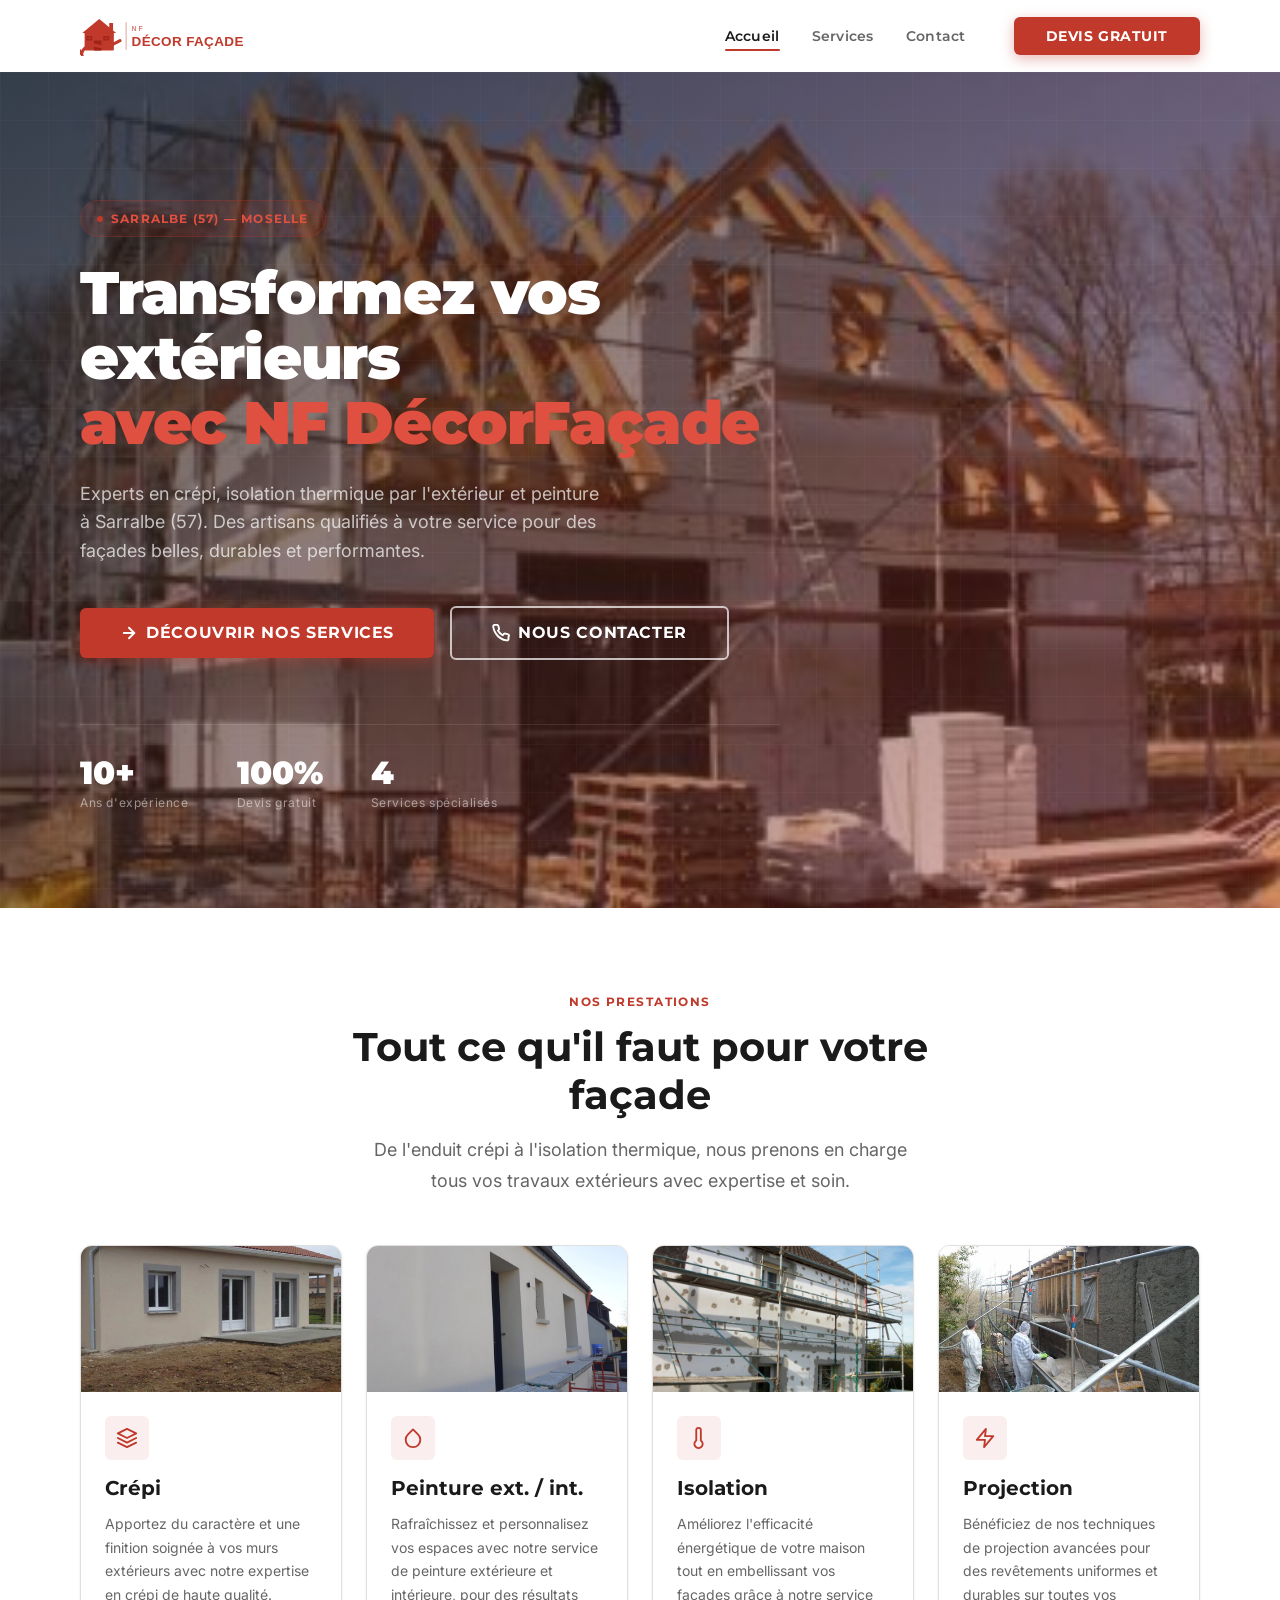
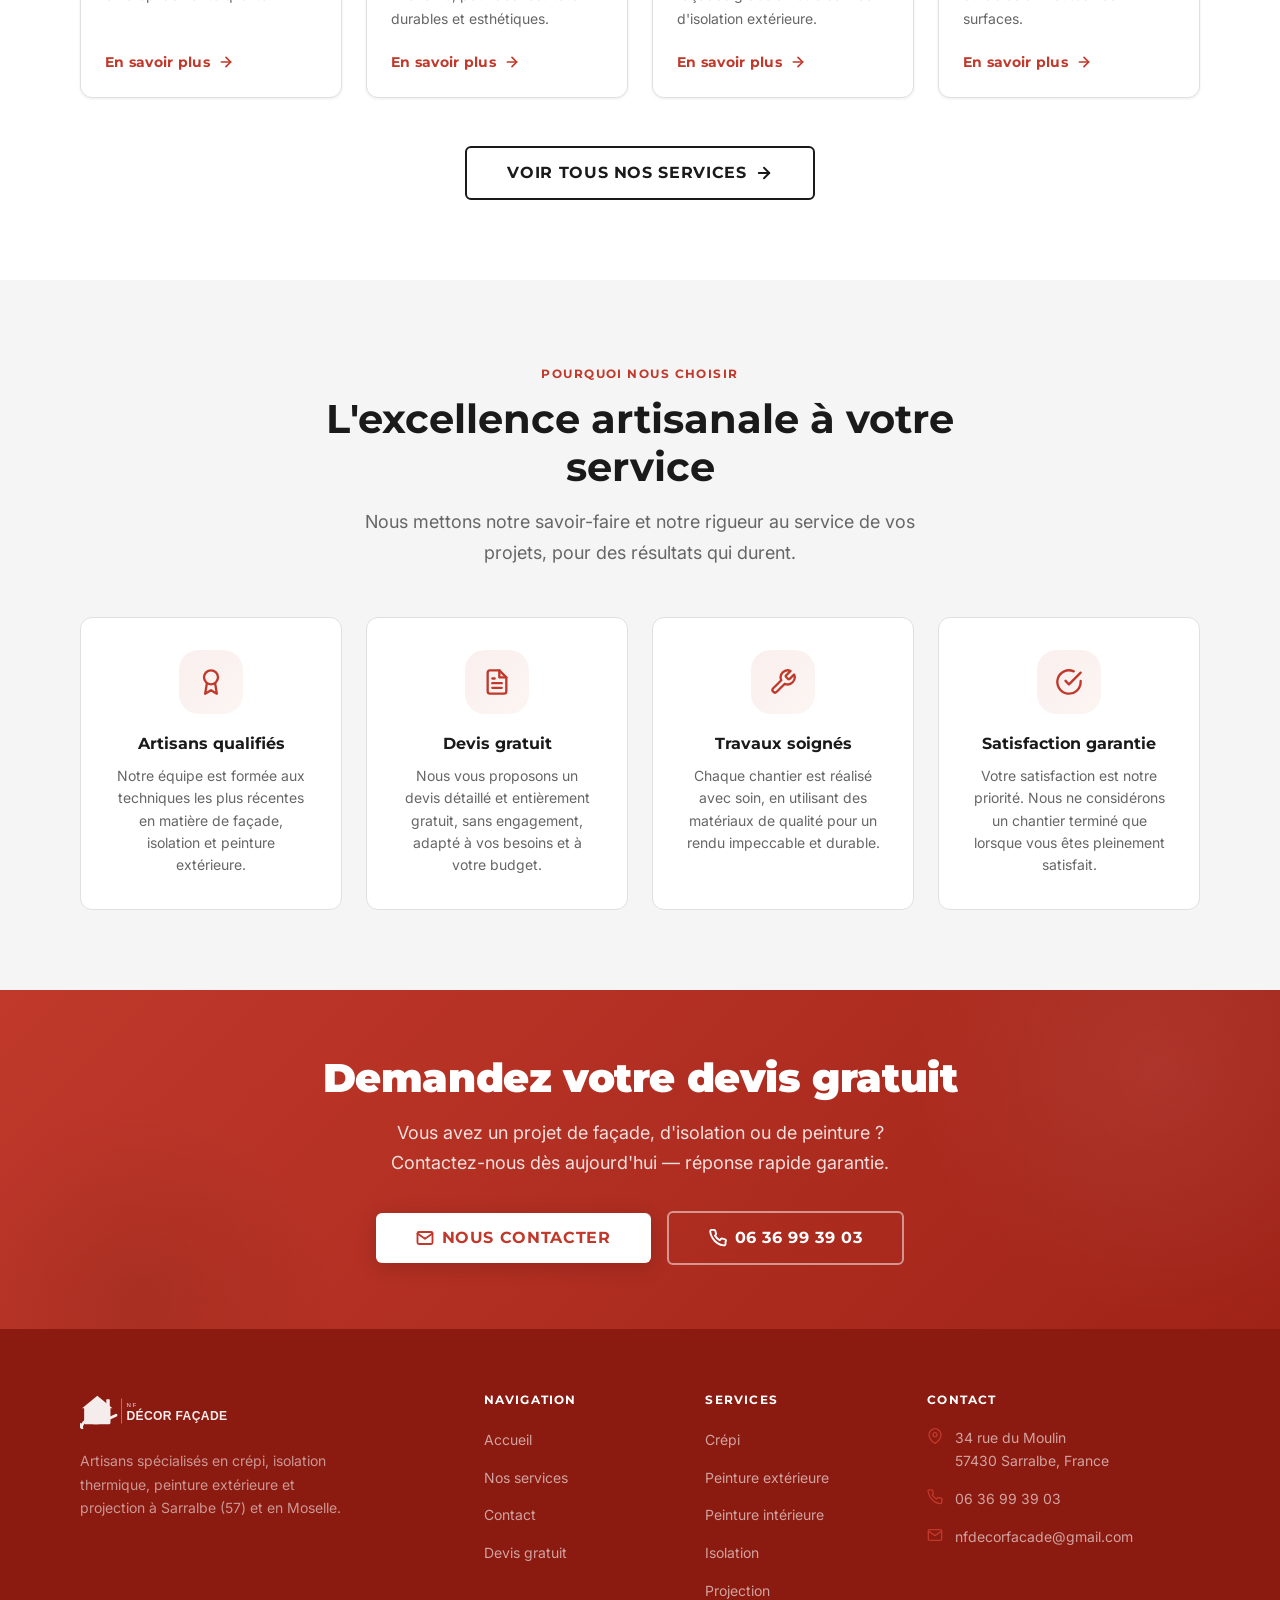
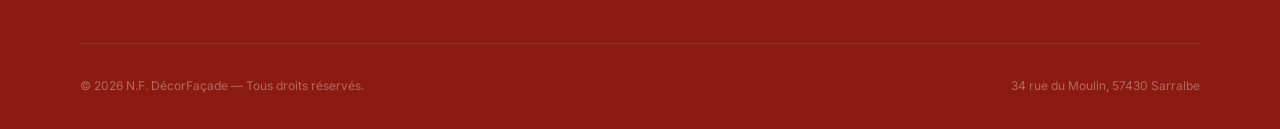
==== index.html @ 02618e95 "build" ====
<!DOCTYPE html>
<html lang="fr">
<head>
  <meta charset="UTF-8" />
  <meta name="viewport" content="width=device-width, initial-scale=1.0" />

  <!-- ═══ SEO — Title & Meta ═══ -->
  <title>NF DécorFaçade — Crépi, Isolation &amp; Peinture Extérieure à Sarralbe (57)</title>
  <meta name="description" content="NF DécorFaçade, artisans spécialisés en crépi, isolation thermique par l'extérieur et peinture à Sarralbe (57). Devis gratuit. Qualité et soin garantis." />
  <meta name="keywords" content="crépi Sarralbe, isolation extérieure Moselle, peinture façade 57, enduit façade Sarralbe, travaux extérieurs Sarralbe, NF DécorFaçade" />
  <meta name="author" content="NF DécorFaçade" />
  <meta name="robots" content="index, follow" />
  <link rel="canonical" href="https://www.nfdecorfacade.fr/index.html" />

  <!-- ═══ Open Graph ═══ -->
  <meta property="og:type"        content="website" />
  <meta property="og:url"         content="https://www.nfdecorfacade.fr/" />
  <meta property="og:title"       content="NF DécorFaçade — Crépi, Isolation &amp; Peinture à Sarralbe" />
  <meta property="og:description" content="Artisans qualifiés en crépi, isolation et peinture extérieure à Sarralbe (57). Contactez-nous pour un devis gratuit." />
  <meta property="og:locale"      content="fr_FR" />
  <meta property="og:site_name"   content="NF DécorFaçade" />

  <!-- ═══ Twitter Card ═══ -->
  <meta name="twitter:card"        content="summary_large_image" />
  <meta name="twitter:title"       content="NF DécorFaçade — Crépi, Isolation &amp; Peinture à Sarralbe" />
  <meta name="twitter:description" content="Artisans qualifiés en crépi, isolation et peinture extérieure à Sarralbe (57). Devis gratuit." />

  <!-- ═══ Sitemap reference ═══ -->
  <link rel="sitemap" type="application/xml" href="/sitemap.xml" />

  <!-- ═══ Fonts ═══ -->
  <link rel="preconnect" href="https://fonts.googleapis.com" />
  <link rel="preconnect" href="https://fonts.gstatic.com" crossorigin />
  <link href="https://fonts.googleapis.com/css2?family=Montserrat:wght@400;600;700;800;900&family=Inter:wght@400;500;600&display=swap" rel="stylesheet" />

  <!-- ═══ Stylesheet ═══ -->
  <link rel="stylesheet" href="css/style.css" />

  <!-- ═══ Schema.org — LocalBusiness (JSON-LD) ═══ -->
  <script type="application/ld+json">
  {
    "@context": "https://schema.org",
    "@type": "LocalBusiness",
    "name": "N.F. DécorFaçade",
    "description": "Entreprise de travaux extérieurs spécialisée en crépi, isolation thermique par l'extérieur, peinture extérieure et intérieure, et projection.",
    "url": "https://www.nfdecorfacade.fr",
    "telephone": "+33636993903",
    "email": "nfdecorfacade@gmail.com",
    "address": {
      "@type": "PostalAddress",
      "streetAddress": "34 rue du Moulin",
      "addressLocality": "Sarralbe",
      "postalCode": "57430",
      "addressRegion": "Moselle",
      "addressCountry": "FR"
    },
    "geo": {
      "@type": "GeoCoordinates",
      "latitude": 49.0042,
      "longitude": 7.0157
    },
    "areaServed": {
      "@type": "State",
      "name": "Moselle"
    },
    "priceRange": "€€",
    "openingHoursSpecification": [
      {
        "@type": "OpeningHoursSpecification",
        "dayOfWeek": ["Monday","Tuesday","Wednesday","Thursday","Friday"],
        "opens": "08:00",
        "closes": "18:00"
      }
    ],
    "serviceType": ["Crépi", "Isolation extérieure", "Peinture extérieure", "Peinture intérieure", "Projection"],
    "hasMap": "https://maps.google.com/?q=34+rue+du+Moulin+57430+Sarralbe"
  }
  </script>
</head>

<body>
  <!-- Skip to main content (accessibility) -->
  <a class="skip-link" href="#main-content">Aller au contenu principal</a>

  <!-- ═══════════════════════════════════════════
       HEADER / NAVIGATION
  ═══════════════════════════════════════════ -->
  <header class="site-header" role="banner">
    <div class="container">
      <nav class="nav" role="navigation" aria-label="Navigation principale">

        <!-- Logo -->
        <a href="index.html" class="nav__logo" aria-label="NF DécorFaçade — Accueil">
          <img src="img/logo/logo-nav.svg" alt="NF Décor Façade" class="nav__logo-img" width="200" height="40" />
        </a>

        <!-- Desktop Links -->
        <ul class="nav__links" role="list">
          <li><a href="index.html"    class="nav__link" aria-current="page">Accueil</a></li>
          <li><a href="services.html" class="nav__link">Services</a></li>
          <li><a href="contact.html"  class="nav__link">Contact</a></li>
          <li>
            <a href="contact.html" class="btn btn--primary nav__cta" aria-label="Demander un devis gratuit">
              Devis gratuit
            </a>
          </li>
        </ul>

        <!-- Hamburger (mobile) -->
        <button
          class="nav__hamburger"
          aria-label="Ouvrir le menu de navigation"
          aria-expanded="false"
          aria-controls="mobile-menu"
        >
          <span class="nav__hamburger-line" aria-hidden="true"></span>
          <span class="nav__hamburger-line" aria-hidden="true"></span>
          <span class="nav__hamburger-line" aria-hidden="true"></span>
        </button>
      </nav>
    </div>

    <!-- Mobile Menu -->
    <nav
      id="mobile-menu"
      class="nav__mobile"
      role="navigation"
      aria-label="Navigation mobile"
      aria-hidden="true"
    >
      <a href="index.html"    class="nav__mobile-link" aria-current="page">Accueil</a>
      <a href="services.html" class="nav__mobile-link">Services</a>
      <a href="contact.html"  class="nav__mobile-link">Contact</a>
      <a href="contact.html"  class="btn btn--primary">Devis gratuit</a>
    </nav>
  </header>

  <!-- ═══════════════════════════════════════════
       MAIN CONTENT
  ═══════════════════════════════════════════ -->
  <main id="main-content">

    <!-- ───────────────────────────────────────
         HERO SECTION
    ─────────────────────────────────────────── -->
    <section class="hero" aria-labelledby="hero-title">
      <div class="hero__bg" aria-hidden="true" style="background-image: url('img/chantiers/hero-chantier-construction.jpg');"></div>
      <div class="hero__grid-overlay" aria-hidden="true"></div>

      <div class="container">
        <div class="hero__content">

          <!-- Eyebrow badge -->
          <div class="hero__eyebrow" aria-hidden="true">
            <span class="hero__eyebrow-dot"></span>
            Sarralbe (57) — Moselle
          </div>

          <!-- H1 -->
          <h1 class="hero__title" id="hero-title">
            Transformez vos extérieurs
            <span class="hero__title-accent">avec NF DécorFaçade</span>
          </h1>

          <p class="hero__subtitle">
            Experts en crépi, isolation thermique par l'extérieur et peinture
            à Sarralbe (57). Des artisans qualifiés à votre service pour des
            façades belles, durables et performantes.
          </p>

          <div class="hero__actions">
            <a href="services.html" class="btn btn--primary btn--lg">
              <!-- Arrow icon -->
              <svg xmlns="http://www.w3.org/2000/svg" width="18" height="18" viewBox="0 0 24 24" fill="none" stroke="currentColor" stroke-width="2.5" stroke-linecap="round" stroke-linejoin="round" aria-hidden="true"><line x1="5" y1="12" x2="19" y2="12"/><polyline points="12 5 19 12 12 19"/></svg>
              Découvrir nos services
            </a>
            <a href="contact.html" class="btn btn--outline btn--lg">
              <!-- Phone icon -->
              <svg xmlns="http://www.w3.org/2000/svg" width="18" height="18" viewBox="0 0 24 24" fill="none" stroke="currentColor" stroke-width="2.5" stroke-linecap="round" stroke-linejoin="round" aria-hidden="true"><path d="M22 16.92v3a2 2 0 0 1-2.18 2 19.79 19.79 0 0 1-8.63-3.07A19.5 19.5 0 0 1 4.69 12 19.79 19.79 0 0 1 1.61 3.39 2 2 0 0 1 3.6 1.21h3a2 2 0 0 1 2 1.72 12.84 12.84 0 0 0 .7 2.81 2 2 0 0 1-.45 2.11L7.91 8.77a16 16 0 0 0 6.29 6.29l1.65-1.84a2 2 0 0 1 2.11-.45 12.84 12.84 0 0 0 2.81.7A2 2 0 0 1 22 16.92z"/></svg>
              Nous contacter
            </a>
          </div>

          <!-- Stats bar -->
          <div class="hero__stats" role="list" aria-label="Nos chiffres clés">
            <div class="hero__stat" role="listitem">
              <span class="hero__stat-value">10+</span>
              <span class="hero__stat-label">Ans d'expérience</span>
            </div>
            <div class="hero__stat" role="listitem">
              <span class="hero__stat-value">100%</span>
              <span class="hero__stat-label">Devis gratuit</span>
            </div>
            <div class="hero__stat" role="listitem">
              <span class="hero__stat-value">4</span>
              <span class="hero__stat-label">Services spécialisés</span>
            </div>
          </div>

        </div>
      </div>
    </section>

    <!-- ───────────────────────────────────────
         SERVICES PREVIEW
    ─────────────────────────────────────────── -->
    <section class="services-preview section" aria-labelledby="services-heading" id="services">
      <div class="container">

        <header class="section__header fade-in">
          <span class="section__eyebrow">Nos prestations</span>
          <h2 class="section__title" id="services-heading">
            Tout ce qu'il faut pour votre façade
          </h2>
          <p class="section__subtitle">
            De l'enduit crépi à l'isolation thermique, nous prenons en charge
            tous vos travaux extérieurs avec expertise et soin.
          </p>
        </header>

        <ul class="services-grid stagger-children" role="list">

          <!-- Card 1 — Crépi -->
          <li class="service-card" role="listitem">
            <img
              class="service-card__media"
              src="img/crepi/crepi-finition-resultat.jpg"
              alt="Maison avec façade crépi beige — réalisation NF DécorFaçade"
              loading="lazy"
              width="600" height="338"
            />
            <div class="service-card__body">
              <div class="service-card__icon" aria-hidden="true">
                <!-- Layers icon -->
                <svg xmlns="http://www.w3.org/2000/svg" width="22" height="22" viewBox="0 0 24 24" fill="none" stroke="currentColor" stroke-width="2" stroke-linecap="round" stroke-linejoin="round"><polygon points="12 2 2 7 12 12 22 7 12 2"/><polyline points="2 17 12 22 22 17"/><polyline points="2 12 12 17 22 12"/></svg>
              </div>
              <h3 class="service-card__title">Crépi</h3>
              <p class="service-card__desc">
                Apportez du caractère et une finition soignée à vos murs
                extérieurs avec notre expertise en crépi de haute qualité.
              </p>
              <a href="services.html#crepi" class="service-card__link">
                En savoir plus
                <svg xmlns="http://www.w3.org/2000/svg" width="16" height="16" viewBox="0 0 24 24" fill="none" stroke="currentColor" stroke-width="2.5" stroke-linecap="round" stroke-linejoin="round" aria-hidden="true"><line x1="5" y1="12" x2="19" y2="12"/><polyline points="12 5 19 12 12 19"/></svg>
              </a>
            </div>
          </li>

          <!-- Card 2 — Peinture -->
          <li class="service-card" role="listitem">
            <img
              class="service-card__media"
              src="img/facade/facade-enduit-resultat-final.jpg"
              alt="Façade maison enduit résultat final — NF DécorFaçade"
              loading="lazy"
              width="600" height="338"
            />
            <div class="service-card__body">
              <div class="service-card__icon" aria-hidden="true">
                <!-- Droplet icon -->
                <svg xmlns="http://www.w3.org/2000/svg" width="22" height="22" viewBox="0 0 24 24" fill="none" stroke="currentColor" stroke-width="2" stroke-linecap="round" stroke-linejoin="round"><path d="M12 2.69l5.66 5.66a8 8 0 1 1-11.31 0z"/></svg>
              </div>
              <h3 class="service-card__title">Peinture ext. / int.</h3>
              <p class="service-card__desc">
                Rafraîchissez et personnalisez vos espaces avec notre service
                de peinture extérieure et intérieure, pour des résultats
                durables et esthétiques.
              </p>
              <a href="services.html#peinture" class="service-card__link">
                En savoir plus
                <svg xmlns="http://www.w3.org/2000/svg" width="16" height="16" viewBox="0 0 24 24" fill="none" stroke="currentColor" stroke-width="2.5" stroke-linecap="round" stroke-linejoin="round" aria-hidden="true"><line x1="5" y1="12" x2="19" y2="12"/><polyline points="12 5 19 12 12 19"/></svg>
              </a>
            </div>
          </li>

          <!-- Card 3 — Isolation -->
          <li class="service-card" role="listitem">
            <img
              class="service-card__media"
              src="img/isolation/isolation-pose-panneaux.jpg"
              alt="Pose de panneaux d'isolation extérieure sur façade — NF DécorFaçade"
              loading="lazy"
              width="600" height="338"
            />
            <div class="service-card__body">
              <div class="service-card__icon" aria-hidden="true">
                <!-- Thermometer icon -->
                <svg xmlns="http://www.w3.org/2000/svg" width="22" height="22" viewBox="0 0 24 24" fill="none" stroke="currentColor" stroke-width="2" stroke-linecap="round" stroke-linejoin="round"><path d="M14 14.76V3.5a2.5 2.5 0 0 0-5 0v11.26a4.5 4.5 0 1 0 5 0z"/></svg>
              </div>
              <h3 class="service-card__title">Isolation</h3>
              <p class="service-card__desc">
                Améliorez l'efficacité énergétique de votre maison tout en
                embellissant vos façades grâce à notre service d'isolation
                extérieure.
              </p>
              <a href="services.html#isolation" class="service-card__link">
                En savoir plus
                <svg xmlns="http://www.w3.org/2000/svg" width="16" height="16" viewBox="0 0 24 24" fill="none" stroke="currentColor" stroke-width="2.5" stroke-linecap="round" stroke-linejoin="round" aria-hidden="true"><line x1="5" y1="12" x2="19" y2="12"/><polyline points="12 5 19 12 12 19"/></svg>
              </a>
            </div>
          </li>

          <!-- Card 4 — Projection -->
          <li class="service-card" role="listitem">
            <img
              class="service-card__media"
              src="img/crepi/crepi-application-chantier.jpg"
              alt="Application crépi par projection sur façade — NF DécorFaçade"
              loading="lazy"
              width="600" height="338"
            />
            <div class="service-card__body">
              <div class="service-card__icon" aria-hidden="true">
                <!-- Zap icon -->
                <svg xmlns="http://www.w3.org/2000/svg" width="22" height="22" viewBox="0 0 24 24" fill="none" stroke="currentColor" stroke-width="2" stroke-linecap="round" stroke-linejoin="round"><polygon points="13 2 3 14 12 14 11 22 21 10 12 10 13 2"/></svg>
              </div>
              <h3 class="service-card__title">Projection</h3>
              <p class="service-card__desc">
                Bénéficiez de nos techniques de projection avancées pour des
                revêtements uniformes et durables sur toutes vos surfaces.
              </p>
              <a href="services.html#projection" class="service-card__link">
                En savoir plus
                <svg xmlns="http://www.w3.org/2000/svg" width="16" height="16" viewBox="0 0 24 24" fill="none" stroke="currentColor" stroke-width="2.5" stroke-linecap="round" stroke-linejoin="round" aria-hidden="true"><line x1="5" y1="12" x2="19" y2="12"/><polyline points="12 5 19 12 12 19"/></svg>
              </a>
            </div>
          </li>

        </ul>

        <div style="text-align:center; margin-top: 3rem;">
          <a href="services.html" class="btn btn--outline-dark btn--lg fade-in">
            Voir tous nos services
            <svg xmlns="http://www.w3.org/2000/svg" width="18" height="18" viewBox="0 0 24 24" fill="none" stroke="currentColor" stroke-width="2.5" stroke-linecap="round" stroke-linejoin="round" aria-hidden="true"><line x1="5" y1="12" x2="19" y2="12"/><polyline points="12 5 19 12 12 19"/></svg>
          </a>
        </div>

      </div>
    </section>

    <!-- ───────────────────────────────────────
         WHY US SECTION
    ─────────────────────────────────────────── -->
    <section class="why-us" aria-labelledby="why-us-heading">
      <div class="container">

        <header class="section__header fade-in">
          <span class="section__eyebrow">Pourquoi nous choisir</span>
          <h2 class="section__title" id="why-us-heading">
            L'excellence artisanale à votre service
          </h2>
          <p class="section__subtitle">
            Nous mettons notre savoir-faire et notre rigueur au service de vos
            projets, pour des résultats qui durent.
          </p>
        </header>

        <ul class="features-grid stagger-children" role="list">

          <!-- Feature 1 -->
          <li class="feature-card" role="listitem">
            <div class="feature-card__icon" aria-hidden="true">
              <!-- Award / star icon -->
              <svg xmlns="http://www.w3.org/2000/svg" width="28" height="28" viewBox="0 0 24 24" fill="none" stroke="currentColor" stroke-width="2" stroke-linecap="round" stroke-linejoin="round"><circle cx="12" cy="8" r="6"/><path d="M15.477 12.89 17 22l-5-3-5 3 1.523-9.11"/></svg>
            </div>
            <h3 class="feature-card__title">Artisans qualifiés</h3>
            <p class="feature-card__text">
              Notre équipe est formée aux techniques les plus récentes en
              matière de façade, isolation et peinture extérieure.
            </p>
          </li>

          <!-- Feature 2 -->
          <li class="feature-card" role="listitem">
            <div class="feature-card__icon" aria-hidden="true">
              <!-- File-text icon (devis) -->
              <svg xmlns="http://www.w3.org/2000/svg" width="28" height="28" viewBox="0 0 24 24" fill="none" stroke="currentColor" stroke-width="2" stroke-linecap="round" stroke-linejoin="round"><path d="M14 2H6a2 2 0 0 0-2 2v16a2 2 0 0 0 2 2h12a2 2 0 0 0 2-2V8z"/><polyline points="14 2 14 8 20 8"/><line x1="16" y1="13" x2="8" y2="13"/><line x1="16" y1="17" x2="8" y2="17"/><polyline points="10 9 9 9 8 9"/></svg>
            </div>
            <h3 class="feature-card__title">Devis gratuit</h3>
            <p class="feature-card__text">
              Nous vous proposons un devis détaillé et entièrement gratuit,
              sans engagement, adapté à vos besoins et à votre budget.
            </p>
          </li>

          <!-- Feature 3 -->
          <li class="feature-card" role="listitem">
            <div class="feature-card__icon" aria-hidden="true">
              <!-- Tool icon -->
              <svg xmlns="http://www.w3.org/2000/svg" width="28" height="28" viewBox="0 0 24 24" fill="none" stroke="currentColor" stroke-width="2" stroke-linecap="round" stroke-linejoin="round"><path d="M14.7 6.3a1 1 0 0 0 0 1.4l1.6 1.6a1 1 0 0 0 1.4 0l3.77-3.77a6 6 0 0 1-7.94 7.94l-6.91 6.91a2.12 2.12 0 0 1-3-3l6.91-6.91a6 6 0 0 1 7.94-7.94l-3.76 3.76z"/></svg>
            </div>
            <h3 class="feature-card__title">Travaux soignés</h3>
            <p class="feature-card__text">
              Chaque chantier est réalisé avec soin, en utilisant des
              matériaux de qualité pour un rendu impeccable et durable.
            </p>
          </li>

          <!-- Feature 4 -->
          <li class="feature-card" role="listitem">
            <div class="feature-card__icon" aria-hidden="true">
              <!-- Check-circle icon -->
              <svg xmlns="http://www.w3.org/2000/svg" width="28" height="28" viewBox="0 0 24 24" fill="none" stroke="currentColor" stroke-width="2" stroke-linecap="round" stroke-linejoin="round"><path d="M22 11.08V12a10 10 0 1 1-5.93-9.14"/><polyline points="22 4 12 14.01 9 11.01"/></svg>
            </div>
            <h3 class="feature-card__title">Satisfaction garantie</h3>
            <p class="feature-card__text">
              Votre satisfaction est notre priorité. Nous ne considérons un
              chantier terminé que lorsque vous êtes pleinement satisfait.
            </p>
          </li>

        </ul>
      </div>
    </section>

    <!-- ───────────────────────────────────────
         CTA BANNER
    ─────────────────────────────────────────── -->
    <section class="cta-banner" aria-labelledby="cta-heading">
      <div class="container">
        <div class="cta-banner__content fade-in">
          <h2 class="cta-banner__title" id="cta-heading">
            Demandez votre devis gratuit
          </h2>
          <p class="cta-banner__text">
            Vous avez un projet de façade, d'isolation ou de peinture ?
            Contactez-nous dès aujourd'hui — réponse rapide garantie.
          </p>
          <div class="cta-banner__actions">
            <a href="contact.html" class="btn btn--white btn--lg">
              <!-- Mail icon -->
              <svg xmlns="http://www.w3.org/2000/svg" width="18" height="18" viewBox="0 0 24 24" fill="none" stroke="currentColor" stroke-width="2.5" stroke-linecap="round" stroke-linejoin="round" aria-hidden="true"><path d="M4 4h16c1.1 0 2 .9 2 2v12c0 1.1-.9 2-2 2H4c-1.1 0-2-.9-2-2V6c0-1.1.9-2 2-2z"/><polyline points="22,6 12,13 2,6"/></svg>
              Nous contacter
            </a>
            <a href="tel:+33636993903" class="btn btn--ghost-white btn--lg">
              <!-- Phone icon -->
              <svg xmlns="http://www.w3.org/2000/svg" width="18" height="18" viewBox="0 0 24 24" fill="none" stroke="currentColor" stroke-width="2.5" stroke-linecap="round" stroke-linejoin="round" aria-hidden="true"><path d="M22 16.92v3a2 2 0 0 1-2.18 2 19.79 19.79 0 0 1-8.63-3.07A19.5 19.5 0 0 1 4.69 12 19.79 19.79 0 0 1 1.61 3.39 2 2 0 0 1 3.6 1.21h3a2 2 0 0 1 2 1.72 12.84 12.84 0 0 0 .7 2.81 2 2 0 0 1-.45 2.11L7.91 8.77a16 16 0 0 0 6.29 6.29l1.65-1.84a2 2 0 0 1 2.11-.45 12.84 12.84 0 0 0 2.81.7A2 2 0 0 1 22 16.92z"/></svg>
              06 36 99 39 03
            </a>
          </div>
        </div>
      </div>
    </section>

  </main>

  <!-- ═══════════════════════════════════════════
       FOOTER
  ═══════════════════════════════════════════ -->
  <footer class="site-footer" role="contentinfo">
    <div class="container">

      <div class="footer-grid">

        <!-- Brand column -->
        <div class="footer-brand">
          <a href="index.html" class="footer-brand__logo" aria-label="NF DécorFaçade — Accueil">
            <img src="img/logo/logo-nav.svg" alt="NF Décor Façade" class="footer-brand__logo-img" width="180" height="36" />
          </a>
          <p class="footer-brand__desc">
            Artisans spécialisés en crépi, isolation thermique, peinture
            extérieure et projection à Sarralbe (57) et en Moselle.
          </p>
        </div>

        <!-- Navigation column -->
        <nav aria-label="Navigation du pied de page">
          <h3 class="footer-col__heading">Navigation</h3>
          <ul class="footer-nav" role="list">
            <li><a href="index.html"    class="footer-nav__link">Accueil</a></li>
            <li><a href="services.html" class="footer-nav__link">Nos services</a></li>
            <li><a href="contact.html"  class="footer-nav__link">Contact</a></li>
            <li><a href="contact.html"  class="footer-nav__link">Devis gratuit</a></li>
          </ul>
        </nav>

        <!-- Services column -->
        <nav aria-label="Nos services">
          <h3 class="footer-col__heading">Services</h3>
          <ul class="footer-nav" role="list">
            <li><a href="services.html#crepi"      class="footer-nav__link">Crépi</a></li>
            <li><a href="services.html#peinture"   class="footer-nav__link">Peinture extérieure</a></li>
            <li><a href="services.html#peinture"   class="footer-nav__link">Peinture intérieure</a></li>
            <li><a href="services.html#isolation"  class="footer-nav__link">Isolation</a></li>
            <li><a href="services.html#projection" class="footer-nav__link">Projection</a></li>
          </ul>
        </nav>

        <!-- Contact column -->
        <div>
          <h3 class="footer-col__heading">Contact</h3>
          <address class="footer-contact" style="font-style:normal;">
            <div class="footer-contact__item">
              <svg class="footer-contact__icon" xmlns="http://www.w3.org/2000/svg" width="16" height="16" viewBox="0 0 24 24" fill="none" stroke="currentColor" stroke-width="2" stroke-linecap="round" stroke-linejoin="round" aria-hidden="true"><path d="M21 10c0 7-9 13-9 13s-9-6-9-13a9 9 0 0 1 18 0z"/><circle cx="12" cy="10" r="3"/></svg>
              <span>34 rue du Moulin<br />57430 Sarralbe, France</span>
            </div>
            <div class="footer-contact__item">
              <svg class="footer-contact__icon" xmlns="http://www.w3.org/2000/svg" width="16" height="16" viewBox="0 0 24 24" fill="none" stroke="currentColor" stroke-width="2" stroke-linecap="round" stroke-linejoin="round" aria-hidden="true"><path d="M22 16.92v3a2 2 0 0 1-2.18 2 19.79 19.79 0 0 1-8.63-3.07A19.5 19.5 0 0 1 4.69 12 19.79 19.79 0 0 1 1.61 3.39 2 2 0 0 1 3.6 1.21h3a2 2 0 0 1 2 1.72 12.84 12.84 0 0 0 .7 2.81 2 2 0 0 1-.45 2.11L7.91 8.77a16 16 0 0 0 6.29 6.29l1.65-1.84a2 2 0 0 1 2.11-.45 12.84 12.84 0 0 0 2.81.7A2 2 0 0 1 22 16.92z"/></svg>
              <a href="tel:+33636993903">06 36 99 39 03</a>
            </div>
            <div class="footer-contact__item">
              <svg class="footer-contact__icon" xmlns="http://www.w3.org/2000/svg" width="16" height="16" viewBox="0 0 24 24" fill="none" stroke="currentColor" stroke-width="2" stroke-linecap="round" stroke-linejoin="round" aria-hidden="true"><path d="M4 4h16c1.1 0 2 .9 2 2v12c0 1.1-.9 2-2 2H4c-1.1 0-2-.9-2-2V6c0-1.1.9-2 2-2z"/><polyline points="22,6 12,13 2,6"/></svg>
              <a href="mailto:nfdecorfacade@gmail.com">nfdecorfacade@gmail.com</a>
            </div>
          </address>
        </div>

      </div>

      <!-- Footer bottom bar -->
      <div class="footer-bottom">
        <p class="footer-bottom__copy">
          &copy; <span id="footer-year"></span> N.F. DécorFaçade — Tous droits réservés.
        </p>
        <p class="footer-bottom__copy">
          34 rue du Moulin, 57430 Sarralbe
        </p>
      </div>

    </div>
  </footer>

  <!-- ═══ JS ═══ -->
  <script src="js/main.js" defer></script>
  <script>
    // Set dynamic copyright year
    document.getElementById('footer-year').textContent = new Date().getFullYear();
  </script>

</body>
</html>
---- css/style.css ----
/* ============================================================
   N.F. DécorFaçade — Main Stylesheet
   Author: NF DécorFaçade
   Description: Complete styles for all pages
   ============================================================ */

/* ------------------------------------------------------------
   1. CSS Custom Properties (Design Tokens)
   ------------------------------------------------------------ */
:root {
  /* Colors */
  --color-bg:           #FFFFFF;
  --color-bg-alt:       #F5F5F5;
  --color-bg-dark:      #8B1A10;
  --color-text:         #1A1A1A;
  --color-text-muted:   #666666;
  --color-text-light:   #FFFFFF;
  --color-accent:       #C0392B;
  --color-accent-dark:  #A02318;
  --color-accent-light: #E05040;
  --color-border:       #E0E0E0;
  --color-white:        #FFFFFF;
  --color-placeholder:  #1a1a1a;
  --color-success:      #2E7D32;
  --color-error:        #C62828;

  /* Typography */
  --font-heading:  'Montserrat', sans-serif;
  --font-body:     'Inter', sans-serif;
  --font-size-xs:  0.75rem;   /* 12px */
  --font-size-sm:  0.875rem;  /* 14px */
  --font-size-base:1rem;      /* 16px */
  --font-size-md:  1.125rem;  /* 18px */
  --font-size-lg:  1.25rem;   /* 20px */
  --font-size-xl:  1.5rem;    /* 24px */
  --font-size-2xl: 2rem;      /* 32px */
  --font-size-3xl: 2.5rem;    /* 40px */
  --font-size-4xl: 3rem;      /* 48px */
  --font-size-5xl: 3.75rem;   /* 60px */

  /* Spacing */
  --space-1:  0.25rem;
  --space-2:  0.5rem;
  --space-3:  0.75rem;
  --space-4:  1rem;
  --space-5:  1.25rem;
  --space-6:  1.5rem;
  --space-8:  2rem;
  --space-10: 2.5rem;
  --space-12: 3rem;
  --space-16: 4rem;
  --space-20: 5rem;
  --space-24: 6rem;

  /* Layout */
  --max-width:      1200px;
  --container-pad:  var(--space-6);
  --border-radius:  6px;
  --border-radius-lg: 12px;
  --border-radius-xl: 20px;

  /* Shadows */
  --shadow-sm:  0 1px 3px rgba(26, 26, 46, 0.08);
  --shadow-md:  0 4px 16px rgba(26, 26, 46, 0.12);
  --shadow-lg:  0 8px 32px rgba(26, 26, 46, 0.16);
  --shadow-xl:  0 16px 48px rgba(26, 26, 46, 0.20);

  /* Transitions */
  --transition-fast:   150ms ease;
  --transition-base:   250ms ease;
  --transition-slow:   400ms ease;

  /* Header */
  --header-height: 72px;
}

/* ------------------------------------------------------------
   2. Reset & Base
   ------------------------------------------------------------ */
*,
*::before,
*::after {
  box-sizing: border-box;
  margin: 0;
  padding: 0;
}

html {
  scroll-behavior: smooth;
  font-size: 16px;
  -webkit-text-size-adjust: 100%;
}

body {
  font-family: var(--font-body);
  font-size: var(--font-size-base);
  line-height: 1.6;
  color: var(--color-text);
  background-color: var(--color-bg);
  -webkit-font-smoothing: antialiased;
  -moz-osx-font-smoothing: grayscale;
  overflow-x: hidden;
}

img {
  display: block;
  max-width: 100%;
  height: auto;
}

a {
  color: inherit;
  text-decoration: none;
}

ul,
ol {
  list-style: none;
}

button {
  cursor: pointer;
  border: none;
  background: none;
  font-family: inherit;
}

input,
textarea,
select {
  font-family: inherit;
  font-size: inherit;
}

/* ------------------------------------------------------------
   3. Typography Helpers
   ------------------------------------------------------------ */
h1, h2, h3, h4, h5, h6 {
  font-family: var(--font-heading);
  font-weight: 700;
  line-height: 1.2;
  color: var(--color-text);
}

h1 { font-size: var(--font-size-3xl); }
h2 { font-size: var(--font-size-2xl); }
h3 { font-size: var(--font-size-xl); }
h4 { font-size: var(--font-size-lg); }

p {
  color: var(--color-text-muted);
  line-height: 1.7;
}

/* ------------------------------------------------------------
   4. Layout Utilities
   ------------------------------------------------------------ */
.container {
  width: 100%;
  max-width: var(--max-width);
  margin-left: auto;
  margin-right: auto;
  padding-left: var(--container-pad);
  padding-right: var(--container-pad);
}

.section {
  padding-top: var(--space-16);
  padding-bottom: var(--space-16);
}

.section--alt {
  background-color: var(--color-bg-alt);
}

.section--dark {
  background-color: var(--color-bg-dark);
  color: var(--color-text-light);
}

.section__header {
  text-align: center;
  max-width: 680px;
  margin-left: auto;
  margin-right: auto;
  margin-bottom: var(--space-12);
}

.section__eyebrow {
  display: inline-block;
  font-family: var(--font-heading);
  font-size: var(--font-size-xs);
  font-weight: 700;
  letter-spacing: 0.12em;
  text-transform: uppercase;
  color: var(--color-accent);
  margin-bottom: var(--space-3);
}

.section__title {
  margin-bottom: var(--space-4);
}

.section__subtitle {
  font-size: var(--font-size-md);
  color: var(--color-text-muted);
  max-width: 560px;
  margin-left: auto;
  margin-right: auto;
}

/* ------------------------------------------------------------
   5. Buttons
   ------------------------------------------------------------ */
.btn {
  display: inline-flex;
  align-items: center;
  gap: var(--space-2);
  padding: var(--space-3) var(--space-8);
  font-family: var(--font-heading);
  font-size: var(--font-size-sm);
  font-weight: 700;
  letter-spacing: 0.04em;
  text-transform: uppercase;
  border-radius: var(--border-radius);
  transition: background-color var(--transition-base),
              color var(--transition-base),
              transform var(--transition-fast),
              box-shadow var(--transition-base);
  text-decoration: none;
  white-space: nowrap;
  line-height: 1;
}

.btn:hover {
  transform: translateY(-1px);
}

.btn:active {
  transform: translateY(0);
}

.btn--primary {
  background-color: var(--color-accent);
  color: var(--color-white);
  box-shadow: 0 4px 14px rgba(192, 57, 43, 0.35);
}

.btn--primary:hover {
  background-color: var(--color-accent-dark);
  box-shadow: 0 6px 20px rgba(192, 57, 43, 0.45);
}

.btn--outline {
  background-color: transparent;
  color: var(--color-white);
  border: 2px solid rgba(255, 255, 255, 0.7);
}

.btn--outline:hover {
  background-color: rgba(255, 255, 255, 0.12);
  border-color: var(--color-white);
}

.btn--outline-dark {
  background-color: transparent;
  color: var(--color-text);
  border: 2px solid var(--color-text);
}

.btn--outline-dark:hover {
  background-color: var(--color-text);
  color: var(--color-white);
}

.btn--lg {
  padding: var(--space-4) var(--space-10);
  font-size: var(--font-size-base);
}

.btn--block {
  width: 100%;
  justify-content: center;
}

/* ------------------------------------------------------------
   6. Header & Navigation
   ------------------------------------------------------------ */
.site-header {
  position: sticky;
  top: 0;
  left: 0;
  right: 0;
  z-index: 1000;
  height: var(--header-height);
  background-color: var(--color-bg);
  border-bottom: 1px solid transparent;
  transition: border-color var(--transition-base),
              box-shadow var(--transition-base),
              background-color var(--transition-base);
}

.site-header.is-scrolled {
  border-bottom-color: var(--color-border);
  box-shadow: var(--shadow-md);
  background-color: rgba(248, 245, 240, 0.97);
  backdrop-filter: blur(8px);
  -webkit-backdrop-filter: blur(8px);
}

.nav {
  display: flex;
  align-items: center;
  justify-content: space-between;
  height: var(--header-height);
}

/* Logo */
.nav__logo {
  display: flex;
  align-items: center;
  text-decoration: none;
  flex-shrink: 0;
}

.nav__logo-img {
  height: 40px;
  width: auto;
  display: block;
  transition: opacity var(--transition-base);
}

.nav__logo:hover .nav__logo-img {
  opacity: 0.85;
}

/* Nav links */
.nav__links {
  display: flex;
  align-items: center;
  gap: var(--space-8);
}

.nav__link {
  font-family: var(--font-heading);
  font-size: var(--font-size-sm);
  font-weight: 600;
  color: var(--color-text-muted);
  text-decoration: none;
  letter-spacing: 0.02em;
  position: relative;
  padding-bottom: var(--space-1);
  transition: color var(--transition-base);
}

.nav__link::after {
  content: '';
  position: absolute;
  bottom: -2px;
  left: 0;
  width: 0;
  height: 2px;
  background-color: var(--color-accent);
  border-radius: 2px;
  transition: width var(--transition-base);
}

.nav__link:hover,
.nav__link.is-active {
  color: var(--color-text);
}

.nav__link:hover::after,
.nav__link.is-active::after {
  width: 100%;
}

.nav__cta {
  margin-left: var(--space-4);
}

/* Hamburger */
.nav__hamburger {
  display: none;
  flex-direction: column;
  justify-content: center;
  align-items: center;
  width: 40px;
  height: 40px;
  gap: 5px;
  cursor: pointer;
  background: none;
  border: none;
  padding: var(--space-2);
  border-radius: var(--border-radius);
  transition: background-color var(--transition-base);
}

.nav__hamburger:hover {
  background-color: var(--color-bg-alt);
}

.nav__hamburger-line {
  display: block;
  width: 22px;
  height: 2px;
  background-color: var(--color-text);
  border-radius: 2px;
  transition: transform var(--transition-base),
              opacity var(--transition-base),
              width var(--transition-base);
  transform-origin: center;
}

.nav__hamburger.is-open .nav__hamburger-line:nth-child(1) {
  transform: translateY(7px) rotate(45deg);
}

.nav__hamburger.is-open .nav__hamburger-line:nth-child(2) {
  opacity: 0;
  width: 0;
}

.nav__hamburger.is-open .nav__hamburger-line:nth-child(3) {
  transform: translateY(-7px) rotate(-45deg);
}

/* Mobile menu */
.nav__mobile {
  display: none;
  position: fixed;
  top: var(--header-height);
  left: 0;
  right: 0;
  background-color: var(--color-bg);
  border-bottom: 1px solid var(--color-border);
  box-shadow: var(--shadow-lg);
  padding: var(--space-6) var(--container-pad);
  z-index: 999;
  transform: translateY(-10px);
  opacity: 0;
  pointer-events: none;
  transition: transform var(--transition-base),
              opacity var(--transition-base);
}

.nav__mobile.is-open {
  display: flex;
  flex-direction: column;
  gap: var(--space-4);
  transform: translateY(0);
  opacity: 1;
  pointer-events: auto;
}

.nav__mobile-link {
  font-family: var(--font-heading);
  font-size: var(--font-size-md);
  font-weight: 600;
  color: var(--color-text);
  padding: var(--space-3) 0;
  border-bottom: 1px solid var(--color-border);
  transition: color var(--transition-base), padding-left var(--transition-base);
}

.nav__mobile-link:hover {
  color: var(--color-accent);
  padding-left: var(--space-2);
}

.nav__mobile-link:last-of-type {
  border-bottom: none;
}

.nav__mobile .btn {
  margin-top: var(--space-2);
  align-self: flex-start;
}

/* ------------------------------------------------------------
   7. Image Placeholders
   ------------------------------------------------------------ */
.img-placeholder {
  position: relative;
  background-color: var(--color-placeholder);
  display: flex;
  flex-direction: column;
  align-items: center;
  justify-content: center;
  gap: var(--space-3);
  overflow: hidden;
}

.img-placeholder::before {
  content: '';
  position: absolute;
  inset: 0;
  background: linear-gradient(
    135deg,
    rgba(255, 255, 255, 0.03) 0%,
    transparent 50%,
    rgba(255, 255, 255, 0.02) 100%
  );
}

.img-placeholder__icon {
  color: rgba(255, 255, 255, 0.35);
  width: 48px;
  height: 48px;
  flex-shrink: 0;
}

.img-placeholder__label {
  font-family: var(--font-heading);
  font-size: var(--font-size-xs);
  font-weight: 600;
  letter-spacing: 0.1em;
  text-transform: uppercase;
  color: rgba(255, 255, 255, 0.3);
}

/* Aspect ratios */
.img-placeholder--square {
  aspect-ratio: 1 / 1;
}

.img-placeholder--16-9 {
  aspect-ratio: 16 / 9;
}

.img-placeholder--4-3 {
  aspect-ratio: 4 / 3;
}

/* ------------------------------------------------------------
   8. Hero Section (Homepage)
   ------------------------------------------------------------ */
.hero {
  position: relative;
  background-color: #1A1A1A;
  overflow: hidden;
  padding-top: calc(var(--space-24) + var(--space-8));
  padding-bottom: var(--space-24);
  min-height: 88vh;
  display: flex;
  align-items: center;
}

.hero__bg {
  position: absolute;
  inset: 0;
  background-color: #1A1A1A;
  background-size: cover;
  background-position: center;
  background-repeat: no-repeat;
  z-index: 0;
}

.hero__bg::after {
  content: '';
  position: absolute;
  inset: 0;
  background: linear-gradient(135deg, rgba(20,20,20,0.72) 0%, rgba(192,57,43,0.35) 100%);
}

.hero__grid-overlay {
  position: absolute;
  inset: 0;
  background-image:
    linear-gradient(rgba(255,255,255,0.025) 1px, transparent 1px),
    linear-gradient(90deg, rgba(255,255,255,0.025) 1px, transparent 1px);
  background-size: 48px 48px;
  z-index: 0;
}

.hero__content {
  position: relative;
  z-index: 1;
  max-width: 700px;
}

.hero__eyebrow {
  display: inline-flex;
  align-items: center;
  gap: var(--space-2);
  background-color: rgba(192, 57, 43, 0.12);
  border: 1px solid rgba(192, 57, 43, 0.25);
  border-radius: 100px;
  padding: var(--space-2) var(--space-4);
  font-family: var(--font-heading);
  font-size: var(--font-size-xs);
  font-weight: 700;
  letter-spacing: 0.1em;
  text-transform: uppercase;
  color: var(--color-accent-light);
  margin-bottom: var(--space-6);
}

.hero__eyebrow-dot {
  width: 6px;
  height: 6px;
  background-color: var(--color-accent);
  border-radius: 50%;
  flex-shrink: 0;
  animation: pulse 2s ease-in-out infinite;
}

@keyframes pulse {
  0%, 100% { opacity: 1; transform: scale(1); }
  50% { opacity: 0.6; transform: scale(0.85); }
}

.hero__title {
  font-family: var(--font-heading);
  font-size: clamp(var(--font-size-2xl), 5vw, var(--font-size-5xl));
  font-weight: 900;
  line-height: 1.08;
  color: var(--color-white);
  margin-bottom: var(--space-6);
  letter-spacing: -0.02em;
}

.hero__title-accent {
  color: var(--color-accent-light);
  display: block;
}

.hero__subtitle {
  font-size: clamp(var(--font-size-base), 2vw, var(--font-size-md));
  color: rgba(255, 255, 255, 0.7);
  margin-bottom: var(--space-10);
  max-width: 520px;
  line-height: 1.6;
}

.hero__actions {
  display: flex;
  flex-wrap: wrap;
  gap: var(--space-4);
  align-items: center;
}

.hero__stats {
  position: relative;
  z-index: 1;
  display: flex;
  gap: var(--space-8);
  margin-top: var(--space-16);
  padding-top: var(--space-8);
  border-top: 1px solid rgba(255, 255, 255, 0.1);
}

.hero__stat {
  display: flex;
  flex-direction: column;
  gap: var(--space-1);
}

.hero__stat-value {
  font-family: var(--font-heading);
  font-size: var(--font-size-2xl);
  font-weight: 900;
  color: var(--color-white);
  line-height: 1;
}

.hero__stat-label {
  font-size: var(--font-size-xs);
  color: rgba(255, 255, 255, 0.5);
  letter-spacing: 0.05em;
}

/* ------------------------------------------------------------
   9. Services Preview (Homepage)
   ------------------------------------------------------------ */
.services-preview {
  padding-top: var(--space-20);
  padding-bottom: var(--space-20);
}

.services-grid {
  display: grid;
  grid-template-columns: 1fr;
  gap: var(--space-6);
}

.service-card {
  background-color: var(--color-white);
  border-radius: var(--border-radius-lg);
  overflow: hidden;
  border: 1px solid var(--color-border);
  box-shadow: var(--shadow-sm);
  transition: transform var(--transition-base),
              box-shadow var(--transition-base),
              border-color var(--transition-base);
  display: flex;
  flex-direction: column;
}

.service-card:hover {
  transform: translateY(-4px);
  box-shadow: var(--shadow-lg);
  border-color: transparent;
}

.service-card__media {
  width: 100%;
  aspect-ratio: 16 / 9;
  object-fit: cover;
  display: block;
}

.service-card__body {
  padding: var(--space-6);
  flex: 1;
  display: flex;
  flex-direction: column;
}

.service-card__icon {
  display: flex;
  align-items: center;
  justify-content: center;
  width: 44px;
  height: 44px;
  background-color: rgba(192, 57, 43, 0.08);
  border-radius: var(--border-radius);
  color: var(--color-accent);
  margin-bottom: var(--space-4);
  transition: background-color var(--transition-base);
  flex-shrink: 0;
}

.service-card:hover .service-card__icon {
  background-color: var(--color-accent);
  color: var(--color-white);
}

.service-card__title {
  font-size: var(--font-size-lg);
  margin-bottom: var(--space-3);
}

.service-card__desc {
  font-size: var(--font-size-sm);
  color: var(--color-text-muted);
  flex: 1;
  margin-bottom: var(--space-5);
}

.service-card__link {
  display: inline-flex;
  align-items: center;
  gap: var(--space-2);
  font-family: var(--font-heading);
  font-size: var(--font-size-sm);
  font-weight: 700;
  color: var(--color-accent);
  text-decoration: none;
  letter-spacing: 0.02em;
  transition: gap var(--transition-base), color var(--transition-base);
}

.service-card__link:hover {
  gap: var(--space-3);
  color: var(--color-accent-dark);
}

.service-card__link svg {
  transition: transform var(--transition-base);
}

.service-card__link:hover svg {
  transform: translateX(2px);
}

/* ------------------------------------------------------------
   10. Why Us Section
   ------------------------------------------------------------ */
.why-us {
  background-color: var(--color-bg-alt);
  padding-top: var(--space-20);
  padding-bottom: var(--space-20);
}

.features-grid {
  display: grid;
  grid-template-columns: 1fr;
  gap: var(--space-6);
  margin-top: var(--space-12);
}

.feature-card {
  background-color: var(--color-white);
  border-radius: var(--border-radius-lg);
  padding: var(--space-8);
  border: 1px solid var(--color-border);
  text-align: center;
  transition: transform var(--transition-base),
              box-shadow var(--transition-base);
}

.feature-card:hover {
  transform: translateY(-3px);
  box-shadow: var(--shadow-md);
}

.feature-card__icon {
  display: flex;
  align-items: center;
  justify-content: center;
  width: 64px;
  height: 64px;
  background: linear-gradient(135deg, rgba(192, 57, 43, 0.08), rgba(196, 92, 38, 0.06));
  border-radius: var(--border-radius-xl);
  color: var(--color-accent);
  margin: 0 auto var(--space-5);
  transition: background var(--transition-base), color var(--transition-base);
}

.feature-card:hover .feature-card__icon {
  background: linear-gradient(135deg, var(--color-accent), var(--color-accent-dark));
  color: var(--color-white);
}

.feature-card__title {
  font-size: var(--font-size-base);
  margin-bottom: var(--space-3);
}

.feature-card__text {
  font-size: var(--font-size-sm);
  color: var(--color-text-muted);
  line-height: 1.6;
}

/* ------------------------------------------------------------
   11. CTA Banner
   ------------------------------------------------------------ */
.cta-banner {
  background: linear-gradient(135deg, var(--color-accent) 0%, var(--color-accent-dark) 100%);
  padding-top: var(--space-16);
  padding-bottom: var(--space-16);
  position: relative;
  overflow: hidden;
}

.cta-banner::before {
  content: '';
  position: absolute;
  top: -50%;
  right: -10%;
  width: 500px;
  height: 500px;
  background: radial-gradient(circle, rgba(255,255,255,0.06) 0%, transparent 70%);
  pointer-events: none;
}

.cta-banner::after {
  content: '';
  position: absolute;
  bottom: -50%;
  left: -5%;
  width: 400px;
  height: 400px;
  background: radial-gradient(circle, rgba(0,0,0,0.08) 0%, transparent 70%);
  pointer-events: none;
}

.cta-banner__content {
  position: relative;
  z-index: 1;
  text-align: center;
}

.cta-banner__title {
  font-family: var(--font-heading);
  font-size: clamp(var(--font-size-xl), 3.5vw, var(--font-size-3xl));
  font-weight: 900;
  color: var(--color-white);
  margin-bottom: var(--space-4);
  letter-spacing: -0.01em;
}

.cta-banner__text {
  font-size: var(--font-size-md);
  color: rgba(255, 255, 255, 0.85);
  margin-bottom: var(--space-8);
  max-width: 500px;
  margin-left: auto;
  margin-right: auto;
}

.cta-banner__actions {
  display: flex;
  flex-wrap: wrap;
  gap: var(--space-4);
  justify-content: center;
  align-items: center;
}

.btn--white {
  background-color: var(--color-white);
  color: var(--color-accent);
  box-shadow: 0 4px 20px rgba(0, 0, 0, 0.15);
}

.btn--white:hover {
  background-color: var(--color-bg);
  box-shadow: 0 6px 24px rgba(0, 0, 0, 0.2);
}

.btn--ghost-white {
  background-color: transparent;
  color: var(--color-white);
  border: 2px solid rgba(255,255,255,0.5);
}

.btn--ghost-white:hover {
  border-color: var(--color-white);
  background-color: rgba(255,255,255,0.1);
}

/* ------------------------------------------------------------
   12. Page Hero (inner pages)
   ------------------------------------------------------------ */
.page-hero {
  background: linear-gradient(135deg, var(--color-accent-dark) 0%, var(--color-accent) 100%);
  padding-top: calc(var(--space-20) + var(--space-4));
  padding-bottom: var(--space-16);
  position: relative;
  overflow: hidden;
}

.page-hero::before {
  content: '';
  position: absolute;
  inset: 0;
  background-image:
    linear-gradient(rgba(255,255,255,0.02) 1px, transparent 1px),
    linear-gradient(90deg, rgba(255,255,255,0.02) 1px, transparent 1px);
  background-size: 48px 48px;
}

.page-hero__content {
  position: relative;
  z-index: 1;
  max-width: 720px;
}

.page-hero__eyebrow {
  display: inline-flex;
  align-items: center;
  gap: var(--space-2);
  background-color: rgba(192, 57, 43, 0.12);
  border: 1px solid rgba(192, 57, 43, 0.25);
  border-radius: 100px;
  padding: var(--space-2) var(--space-4);
  font-family: var(--font-heading);
  font-size: var(--font-size-xs);
  font-weight: 700;
  letter-spacing: 0.1em;
  text-transform: uppercase;
  color: var(--color-accent-light);
  margin-bottom: var(--space-5);
}

.page-hero__title {
  font-family: var(--font-heading);
  font-size: clamp(var(--font-size-2xl), 4.5vw, var(--font-size-4xl));
  font-weight: 900;
  color: var(--color-white);
  margin-bottom: var(--space-5);
  letter-spacing: -0.02em;
}

.page-hero__subtitle {
  font-size: var(--font-size-md);
  color: rgba(255, 255, 255, 0.7);
  line-height: 1.6;
}

/* ------------------------------------------------------------
   13. Services Page — Full Service Cards
   ------------------------------------------------------------ */
.services-full {
  padding-top: var(--space-20);
  padding-bottom: var(--space-20);
}

.service-full-grid {
  display: grid;
  grid-template-columns: 1fr;
  gap: var(--space-8);
}

.service-full-card {
  background-color: var(--color-white);
  border-radius: var(--border-radius-lg);
  overflow: hidden;
  border: 1px solid var(--color-border);
  box-shadow: var(--shadow-sm);
  transition: box-shadow var(--transition-base);
  display: grid;
  grid-template-columns: 1fr;
}

.service-full-card:hover {
  box-shadow: var(--shadow-lg);
}

.service-full-card__media {
  width: 100%;
  aspect-ratio: 16 / 9;
  object-fit: cover;
  display: block;
}

.service-full-card__body {
  padding: var(--space-8);
}

.service-full-card__icon-row {
  display: flex;
  align-items: center;
  gap: var(--space-4);
  margin-bottom: var(--space-5);
}

.service-full-card__icon {
  display: flex;
  align-items: center;
  justify-content: center;
  width: 52px;
  height: 52px;
  background: linear-gradient(135deg, rgba(192, 57, 43, 0.08), rgba(196, 92, 38, 0.06));
  border-radius: var(--border-radius);
  color: var(--color-accent);
  flex-shrink: 0;
}

.service-full-card__number {
  font-family: var(--font-heading);
  font-size: var(--font-size-xs);
  font-weight: 700;
  letter-spacing: 0.12em;
  text-transform: uppercase;
  color: var(--color-text-muted);
}

.service-full-card__title {
  font-size: var(--font-size-xl);
  margin-bottom: var(--space-4);
}

.service-full-card__desc {
  font-size: var(--font-size-base);
  color: var(--color-text-muted);
  line-height: 1.75;
}

/* ------------------------------------------------------------
   14. Services CTA Section
   ------------------------------------------------------------ */
.services-cta {
  background-color: var(--color-bg-alt);
  padding-top: var(--space-16);
  padding-bottom: var(--space-16);
  text-align: center;
}

.services-cta__title {
  font-size: clamp(var(--font-size-xl), 3vw, var(--font-size-2xl));
  margin-bottom: var(--space-5);
  max-width: 600px;
  margin-left: auto;
  margin-right: auto;
}

.services-cta__text {
  font-size: var(--font-size-md);
  color: var(--color-text-muted);
  max-width: 560px;
  margin: 0 auto var(--space-8);
  line-height: 1.7;
}

/* ------------------------------------------------------------
   15. Contact Page
   ------------------------------------------------------------ */
.contact-section {
  padding-top: var(--space-20);
  padding-bottom: var(--space-20);
}

.contact-grid {
  display: grid;
  grid-template-columns: 1fr;
  gap: var(--space-10);
}

/* Contact Info Column */
.contact-info__title {
  font-size: var(--font-size-xl);
  margin-bottom: var(--space-6);
}

.contact-info__text {
  font-size: var(--font-size-base);
  color: var(--color-text-muted);
  margin-bottom: var(--space-8);
  line-height: 1.7;
}

.contact-details {
  display: flex;
  flex-direction: column;
  gap: var(--space-5);
  margin-bottom: var(--space-8);
}

.contact-detail {
  display: flex;
  align-items: flex-start;
  gap: var(--space-4);
}

.contact-detail__icon {
  display: flex;
  align-items: center;
  justify-content: center;
  width: 44px;
  height: 44px;
  background-color: rgba(192, 57, 43, 0.08);
  border-radius: var(--border-radius);
  color: var(--color-accent);
  flex-shrink: 0;
  margin-top: 2px;
}

.contact-detail__label {
  font-family: var(--font-heading);
  font-size: var(--font-size-xs);
  font-weight: 700;
  letter-spacing: 0.08em;
  text-transform: uppercase;
  color: var(--color-text-muted);
  margin-bottom: var(--space-1);
}

.contact-detail__value {
  font-size: var(--font-size-base);
  color: var(--color-text);
  font-weight: 500;
}

.contact-detail__value a {
  color: var(--color-text);
  text-decoration: none;
  transition: color var(--transition-base);
}

.contact-detail__value a:hover {
  color: var(--color-accent);
}

/* Map */
.contact-map {
  width: 100%;
  height: 260px;
  border-radius: var(--border-radius-lg);
  overflow: hidden;
  border: 1px solid var(--color-border);
  box-shadow: var(--shadow-sm);
}

.contact-map iframe {
  width: 100%;
  height: 100%;
  border: none;
}

/* Contact Form */
.contact-form-wrapper {
  background-color: var(--color-white);
  border-radius: var(--border-radius-lg);
  border: 1px solid var(--color-border);
  padding: var(--space-8);
  box-shadow: var(--shadow-sm);
}

.contact-form__title {
  font-size: var(--font-size-xl);
  margin-bottom: var(--space-2);
}

.contact-form__subtitle {
  font-size: var(--font-size-sm);
  color: var(--color-text-muted);
  margin-bottom: var(--space-8);
}

.form {
  display: flex;
  flex-direction: column;
  gap: var(--space-5);
}

.form-row {
  display: grid;
  grid-template-columns: 1fr;
  gap: var(--space-5);
}

.form-group {
  display: flex;
  flex-direction: column;
  gap: var(--space-2);
}

.form-label {
  font-family: var(--font-heading);
  font-size: var(--font-size-xs);
  font-weight: 700;
  letter-spacing: 0.06em;
  text-transform: uppercase;
  color: var(--color-text);
}

.form-label--required::after {
  content: ' *';
  color: var(--color-accent);
}

.form-control {
  width: 100%;
  padding: var(--space-3) var(--space-4);
  font-size: var(--font-size-base);
  color: var(--color-text);
  background-color: var(--color-bg);
  border: 1.5px solid var(--color-border);
  border-radius: var(--border-radius);
  outline: none;
  transition: border-color var(--transition-base),
              box-shadow var(--transition-base),
              background-color var(--transition-base);
  -webkit-appearance: none;
  appearance: none;
}

.form-control:focus {
  border-color: var(--color-accent);
  background-color: var(--color-white);
  box-shadow: 0 0 0 3px rgba(192, 57, 43, 0.08);
}

.form-control.is-error {
  border-color: var(--color-error);
  box-shadow: 0 0 0 3px rgba(198, 40, 40, 0.10);
}

.form-control.is-valid {
  border-color: var(--color-success);
}

textarea.form-control {
  resize: vertical;
  min-height: 140px;
  line-height: 1.6;
}

select.form-control {
  background-image: url("data:image/svg+xml,%3Csvg xmlns='http://www.w3.org/2000/svg' width='12' height='8' viewBox='0 0 12 8'%3E%3Cpath d='M1 1l5 5 5-5' stroke='%236B6B7B' stroke-width='1.5' fill='none' stroke-linecap='round' stroke-linejoin='round'/%3E%3C/svg%3E");
  background-repeat: no-repeat;
  background-position: right var(--space-4) center;
  padding-right: var(--space-10);
  cursor: pointer;
}

.form-error {
  font-size: var(--font-size-xs);
  color: var(--color-error);
  font-weight: 500;
  display: none;
  align-items: center;
  gap: var(--space-1);
}

.form-error.is-visible {
  display: flex;
}

/* Form success message */
.form-success {
  display: none;
  text-align: center;
  padding: var(--space-10) var(--space-6);
}

.form-success.is-visible {
  display: flex;
  flex-direction: column;
  align-items: center;
  gap: var(--space-4);
}

.form-success__icon {
  width: 64px;
  height: 64px;
  background: linear-gradient(135deg, rgba(46, 125, 50, 0.12), rgba(46, 125, 50, 0.06));
  border-radius: 50%;
  display: flex;
  align-items: center;
  justify-content: center;
  color: var(--color-success);
}

.form-success__title {
  font-size: var(--font-size-lg);
  color: var(--color-text);
}

.form-success__text {
  font-size: var(--font-size-sm);
  color: var(--color-text-muted);
  max-width: 360px;
}

/* ------------------------------------------------------------
   16. Footer
   ------------------------------------------------------------ */
.site-footer {
  background-color: var(--color-bg-dark);
  color: rgba(255, 255, 255, 0.7);
  padding-top: var(--space-16);
  padding-bottom: var(--space-8);
}

.footer-grid {
  display: grid;
  grid-template-columns: 1fr;
  gap: var(--space-10);
  padding-bottom: var(--space-10);
  border-bottom: 1px solid rgba(255, 255, 255, 0.08);
  margin-bottom: var(--space-8);
}

.footer-brand__logo {
  display: flex;
  align-items: center;
  text-decoration: none;
  margin-bottom: var(--space-5);
}

.footer-brand__logo-img {
  height: 36px;
  width: auto;
  display: block;
  /* Le logo SVG est rouge sur fond transparent — on le rend visible sur fond sombre */
  filter: brightness(0) invert(1);
  opacity: 0.92;
  transition: opacity var(--transition-base);
}

.footer-brand__logo:hover .footer-brand__logo-img {
  opacity: 0.7;
}

.footer-brand__desc {
  font-size: var(--font-size-sm);
  color: rgba(255, 255, 255, 0.55);
  line-height: 1.7;
  max-width: 280px;
}

.footer-col__heading {
  font-family: var(--font-heading);
  font-size: var(--font-size-xs);
  font-weight: 700;
  letter-spacing: 0.1em;
  text-transform: uppercase;
  color: var(--color-white);
  margin-bottom: var(--space-5);
}

.footer-nav {
  display: flex;
  flex-direction: column;
  gap: var(--space-3);
}

.footer-nav__link {
  font-size: var(--font-size-sm);
  color: rgba(255, 255, 255, 0.6);
  text-decoration: none;
  transition: color var(--transition-base), padding-left var(--transition-base);
}

.footer-nav__link:hover {
  color: var(--color-accent-light);
  padding-left: var(--space-1);
}

.footer-contact {
  display: flex;
  flex-direction: column;
  gap: var(--space-4);
}

.footer-contact__item {
  display: flex;
  align-items: flex-start;
  gap: var(--space-3);
  font-size: var(--font-size-sm);
  color: rgba(255, 255, 255, 0.6);
}

.footer-contact__icon {
  color: var(--color-accent);
  flex-shrink: 0;
  margin-top: 1px;
}

.footer-contact__item a {
  color: rgba(255, 255, 255, 0.6);
  text-decoration: none;
  transition: color var(--transition-base);
}

.footer-contact__item a:hover {
  color: var(--color-accent-light);
}

.footer-bottom {
  display: flex;
  flex-direction: column;
  gap: var(--space-3);
  align-items: center;
  text-align: center;
}

.footer-bottom__copy {
  font-size: var(--font-size-xs);
  color: rgba(255, 255, 255, 0.35);
}

.footer-bottom__copy a {
  color: rgba(255, 255, 255, 0.5);
  text-decoration: none;
  transition: color var(--transition-base);
}

.footer-bottom__copy a:hover {
  color: var(--color-accent-light);
}

/* ------------------------------------------------------------
   17. Scroll Animations (Intersection Observer)
   ------------------------------------------------------------ */
.fade-in {
  opacity: 0;
  transform: translateY(24px);
  transition: opacity var(--transition-slow),
              transform var(--transition-slow);
}

.fade-in.is-visible {
  opacity: 1;
  transform: translateY(0);
}

.fade-in--left {
  opacity: 0;
  transform: translateX(-24px);
  transition: opacity var(--transition-slow),
              transform var(--transition-slow);
}

.fade-in--left.is-visible {
  opacity: 1;
  transform: translateX(0);
}

.fade-in--right {
  opacity: 0;
  transform: translateX(24px);
  transition: opacity var(--transition-slow),
              transform var(--transition-slow);
}

.fade-in--right.is-visible {
  opacity: 1;
  transform: translateX(0);
}

/* Staggered children */
.stagger-children > * {
  opacity: 0;
  transform: translateY(20px);
  transition: opacity var(--transition-slow),
              transform var(--transition-slow);
}

.stagger-children.is-visible > *:nth-child(1) { transition-delay: 0ms; }
.stagger-children.is-visible > *:nth-child(2) { transition-delay: 100ms; }
.stagger-children.is-visible > *:nth-child(3) { transition-delay: 200ms; }
.stagger-children.is-visible > *:nth-child(4) { transition-delay: 300ms; }
.stagger-children.is-visible > *:nth-child(5) { transition-delay: 400ms; }

.stagger-children.is-visible > * {
  opacity: 1;
  transform: translateY(0);
}

/* ------------------------------------------------------------
   18. Breadcrumb
   ------------------------------------------------------------ */
.breadcrumb {
  display: flex;
  align-items: center;
  gap: var(--space-2);
  margin-bottom: var(--space-4);
}

.breadcrumb__item {
  font-size: var(--font-size-xs);
  color: rgba(255,255,255,0.5);
}

.breadcrumb__item a {
  color: rgba(255,255,255,0.5);
  text-decoration: none;
  transition: color var(--transition-base);
}

.breadcrumb__item a:hover {
  color: rgba(255,255,255,0.85);
}

.breadcrumb__sep {
  color: rgba(255,255,255,0.3);
  font-size: var(--font-size-xs);
}

.breadcrumb__current {
  font-size: var(--font-size-xs);
  color: var(--color-accent-light);
  font-weight: 600;
}

/* ------------------------------------------------------------
   19. Skip Link (Accessibility)
   ------------------------------------------------------------ */
.skip-link {
  position: absolute;
  top: -100%;
  left: var(--space-4);
  background-color: var(--color-accent);
  color: var(--color-white);
  padding: var(--space-2) var(--space-4);
  border-radius: var(--border-radius);
  font-weight: 700;
  font-size: var(--font-size-sm);
  z-index: 9999;
  text-decoration: none;
}

.skip-link:focus {
  top: var(--space-4);
}

/* ------------------------------------------------------------
   20. Responsive — Tablet (768px+)
   ------------------------------------------------------------ */
@media (min-width: 768px) {
  :root {
    --container-pad: var(--space-8);
  }

  h1 { font-size: var(--font-size-4xl); }
  h2 { font-size: var(--font-size-3xl); }

  /* Nav */
  .nav__hamburger { display: none; }
  .nav__links { display: flex; }

  /* Services grid */
  .services-grid {
    grid-template-columns: repeat(2, 1fr);
  }

  /* Features grid */
  .features-grid {
    grid-template-columns: repeat(2, 1fr);
  }

  /* Hero stats */
  .hero__stats {
    gap: var(--space-12);
  }

  /* Contact grid */
  .contact-grid {
    grid-template-columns: 1fr 1fr;
  }

  /* Footer grid */
  .footer-grid {
    grid-template-columns: 1fr 1fr;
  }

  /* Footer bottom */
  .footer-bottom {
    flex-direction: row;
    justify-content: space-between;
    text-align: left;
  }

  /* Form row */
  .form-row {
    grid-template-columns: 1fr 1fr;
  }

  /* Service full card */
  .service-full-card {
    grid-template-columns: 340px 1fr;
  }

  .service-full-card__media {
    aspect-ratio: auto;
    height: 100%;
    min-height: 240px;
  }

  .service-full-card:nth-child(even) {
    grid-template-columns: 1fr 340px;
  }

  .service-full-card:nth-child(even) .service-full-card__body {
    order: -1;
  }

  /* Map */
  .contact-map {
    height: 320px;
  }
}

/* ------------------------------------------------------------
   21. Responsive — Desktop (1024px+)
   ------------------------------------------------------------ */
@media (min-width: 1024px) {
  :root {
    --container-pad: var(--space-10);
  }

  /* Services grid */
  .services-grid {
    grid-template-columns: repeat(4, 1fr);
  }

  /* Features grid */
  .features-grid {
    grid-template-columns: repeat(4, 1fr);
  }

  /* Contact grid */
  .contact-grid {
    grid-template-columns: 420px 1fr;
    gap: var(--space-16);
  }

  /* Footer grid */
  .footer-grid {
    grid-template-columns: 2fr 1fr 1fr 1.5fr;
  }

  /* Service full card */
  .service-full-card {
    grid-template-columns: 400px 1fr;
  }

  .service-full-card:nth-child(even) {
    grid-template-columns: 1fr 400px;
  }

  /* Map */
  .contact-map {
    height: 360px;
  }
}

/* ------------------------------------------------------------
   22. Mobile — show hamburger, hide nav links
   ------------------------------------------------------------ */
@media (max-width: 767px) {
  .nav__links { display: none; }
  .nav__hamburger { display: flex; }
  .nav__cta { display: none; }

  .hero__stats {
    flex-wrap: wrap;
    gap: var(--space-6);
  }

  .cta-banner__actions {
    flex-direction: column;
    align-items: stretch;
  }

  .hero__actions {
    flex-direction: column;
    align-items: stretch;
  }

  .hero__actions .btn {
    text-align: center;
    justify-content: center;
  }

  .service-full-card__media {
    aspect-ratio: 16 / 9;
  }
}

/* ------------------------------------------------------------
   23. Print styles
   ------------------------------------------------------------ */
@media print {
  .site-header,
  .nav__hamburger,
  .nav__mobile,
  .cta-banner,
  .hero__actions,
  .site-footer {
    display: none !important;
  }
}
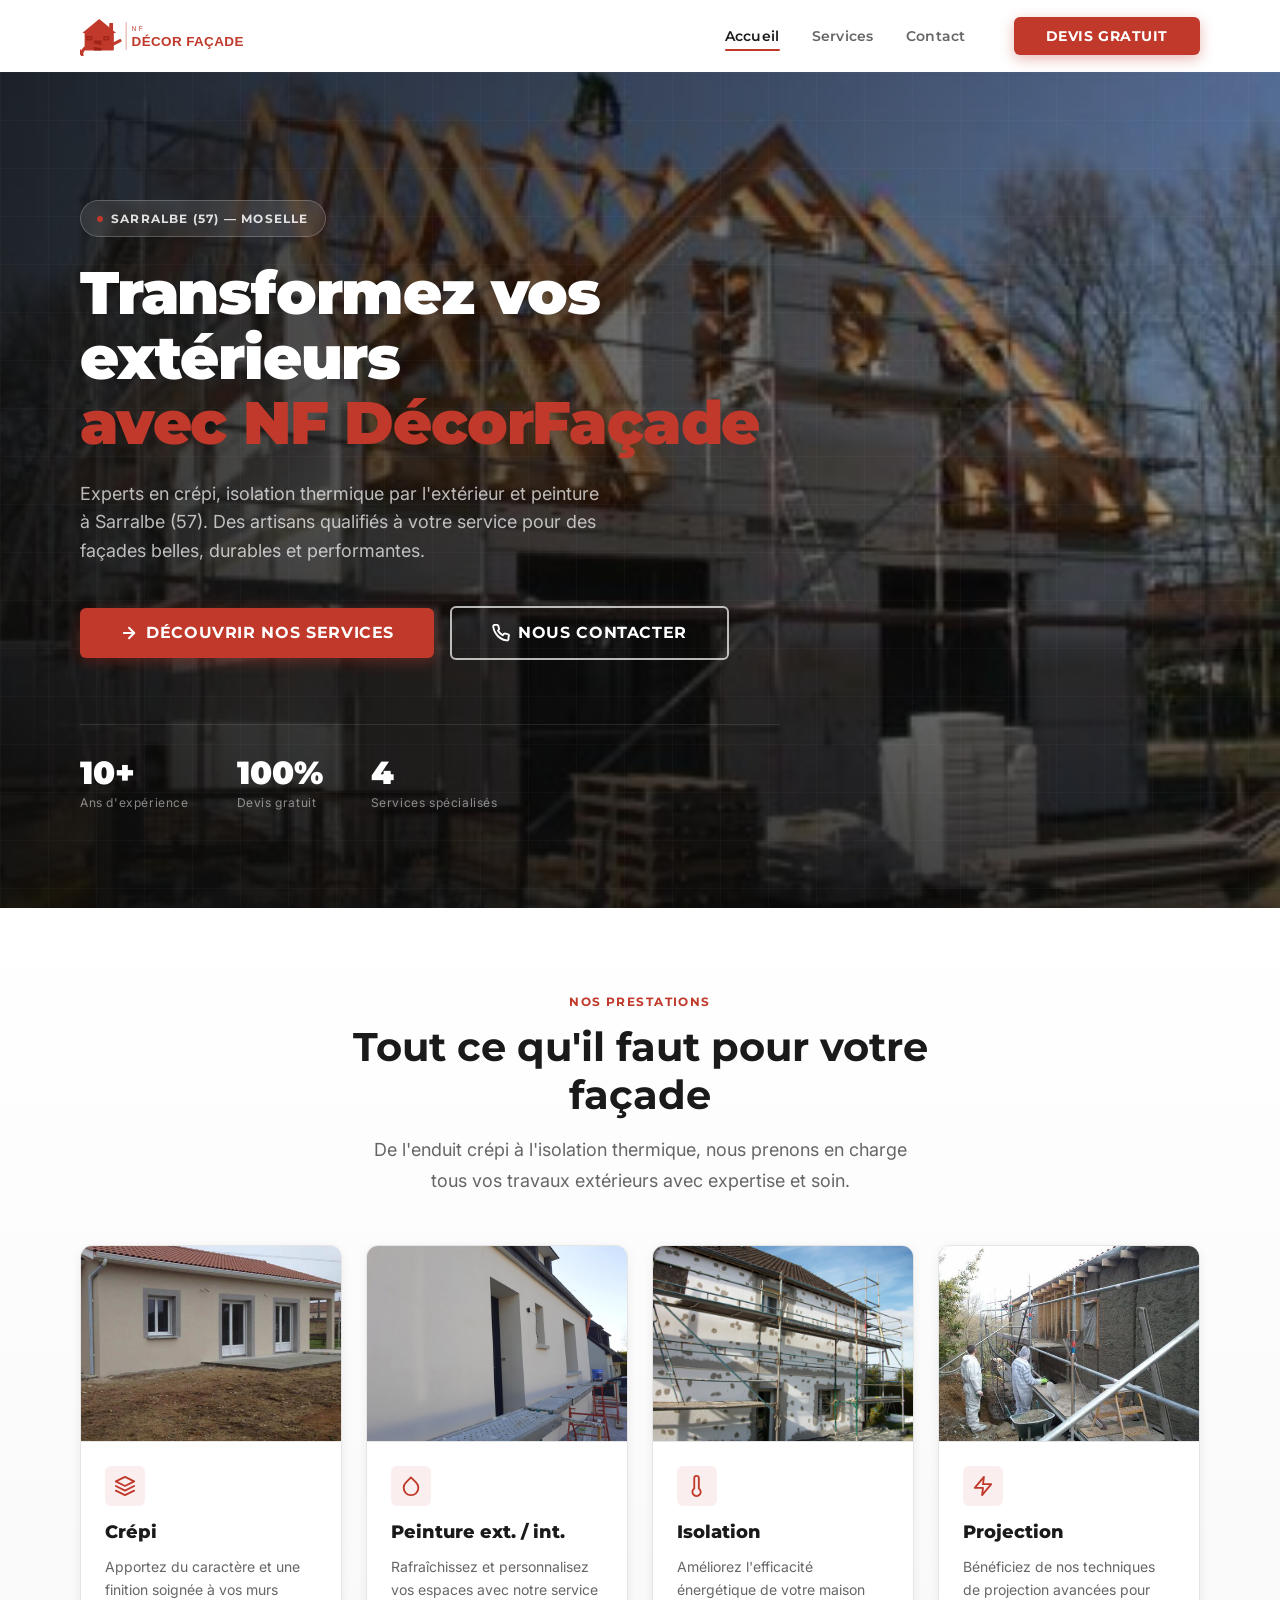
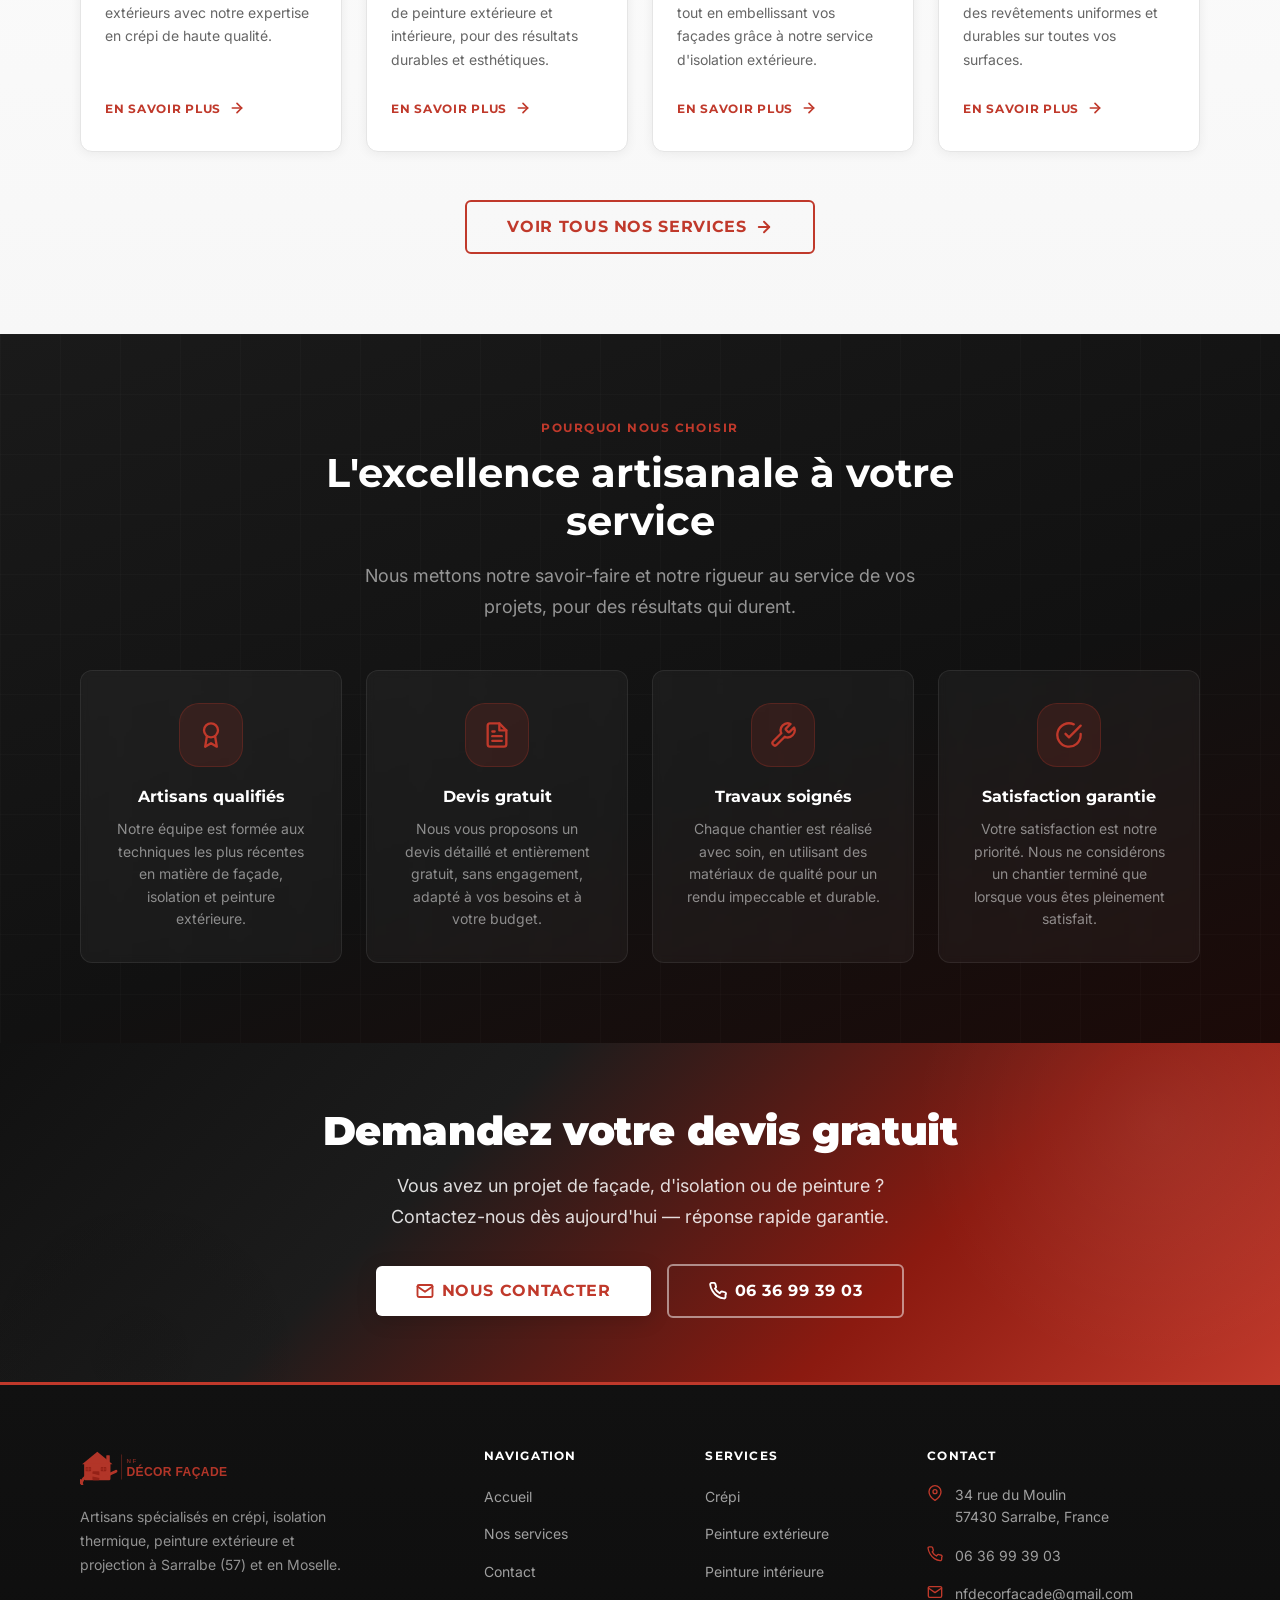
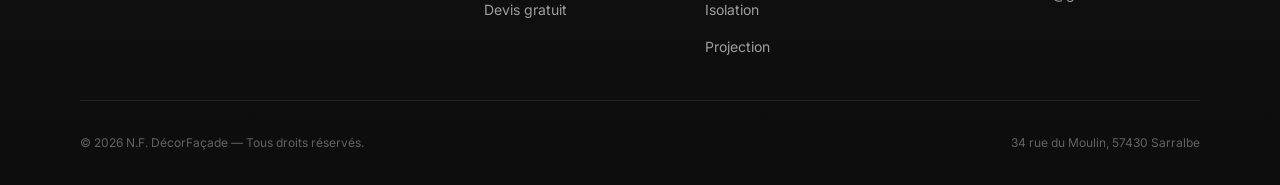
==== commit ed0546ac: "add" ====
--- a/index.html
+++ b/index.html
@@ -10,11 +10,11 @@
   <meta name="keywords" content="crépi Sarralbe, isolation extérieure Moselle, peinture façade 57, enduit façade Sarralbe, travaux extérieurs Sarralbe, NF DécorFaçade" />
   <meta name="author" content="NF DécorFaçade" />
   <meta name="robots" content="index, follow" />
-  <link rel="canonical" href="https://www.nfdecorfacade.fr/index.html" />
+  <link rel="canonical" href="https://www.nfdecorfacade.com/index.html" />
 
   <!-- ═══ Open Graph ═══ -->
   <meta property="og:type"        content="website" />
-  <meta property="og:url"         content="https://www.nfdecorfacade.fr/" />
+  <meta property="og:url"         content="https://www.nfdecorfacade.com/" />
   <meta property="og:title"       content="NF DécorFaçade — Crépi, Isolation &amp; Peinture à Sarralbe" />
   <meta property="og:description" content="Artisans qualifiés en crépi, isolation et peinture extérieure à Sarralbe (57). Contactez-nous pour un devis gratuit." />
   <meta property="og:locale"      content="fr_FR" />
@@ -43,7 +43,7 @@
     "@type": "LocalBusiness",
     "name": "N.F. DécorFaçade",
     "description": "Entreprise de travaux extérieurs spécialisée en crépi, isolation thermique par l'extérieur, peinture extérieure et intérieure, et projection.",
-    "url": "https://www.nfdecorfacade.fr",
+    "url": "https://www.nfdecorfacade.com",
     "telephone": "+33636993903",
     "email": "nfdecorfacade@gmail.com",
     "address": {
@@ -222,13 +222,9 @@
 
           <!-- Card 1 — Crépi -->
           <li class="service-card" role="listitem">
-            <img
-              class="service-card__media"
-              src="img/crepi/crepi-finition-resultat.jpg"
-              alt="Maison avec façade crépi beige — réalisation NF DécorFaçade"
-              loading="lazy"
-              width="600" height="338"
-            />
+            <div class="service-card__media-wrap">
+              <img class="service-card__media" src="img/crepi/crepi-finition-resultat.jpg" alt="Maison avec façade crépi beige — réalisation NF DécorFaçade" loading="lazy" width="600" height="450" />
+            </div>
             <div class="service-card__body">
               <div class="service-card__icon" aria-hidden="true">
                 <!-- Layers icon -->
@@ -248,13 +244,9 @@
 
           <!-- Card 2 — Peinture -->
           <li class="service-card" role="listitem">
-            <img
-              class="service-card__media"
-              src="img/facade/facade-enduit-resultat-final.jpg"
-              alt="Façade maison enduit résultat final — NF DécorFaçade"
-              loading="lazy"
-              width="600" height="338"
-            />
+            <div class="service-card__media-wrap">
+              <img class="service-card__media" src="img/facade/facade-enduit-resultat-final.jpg" alt="Façade maison enduit résultat final — NF DécorFaçade" loading="lazy" width="600" height="450" />
+            </div>
             <div class="service-card__body">
               <div class="service-card__icon" aria-hidden="true">
                 <!-- Droplet icon -->
@@ -275,13 +267,9 @@
 
           <!-- Card 3 — Isolation -->
           <li class="service-card" role="listitem">
-            <img
-              class="service-card__media"
-              src="img/isolation/isolation-pose-panneaux.jpg"
-              alt="Pose de panneaux d'isolation extérieure sur façade — NF DécorFaçade"
-              loading="lazy"
-              width="600" height="338"
-            />
+            <div class="service-card__media-wrap">
+              <img class="service-card__media" src="img/isolation/isolation-pose-panneaux.jpg" alt="Pose de panneaux d'isolation extérieure sur façade — NF DécorFaçade" loading="lazy" width="600" height="450" />
+            </div>
             <div class="service-card__body">
               <div class="service-card__icon" aria-hidden="true">
                 <!-- Thermometer icon -->
@@ -302,13 +290,9 @@
 
           <!-- Card 4 — Projection -->
           <li class="service-card" role="listitem">
-            <img
-              class="service-card__media"
-              src="img/crepi/crepi-application-chantier.jpg"
-              alt="Application crépi par projection sur façade — NF DécorFaçade"
-              loading="lazy"
-              width="600" height="338"
-            />
+            <div class="service-card__media-wrap">
+              <img class="service-card__media" src="img/crepi/crepi-application-chantier.jpg" alt="Application crépi par projection sur façade — NF DécorFaçade" loading="lazy" width="600" height="450" />
+            </div>
             <div class="service-card__body">
               <div class="service-card__icon" aria-hidden="true">
                 <!-- Zap icon -->
@@ -329,7 +313,7 @@
         </ul>
 
         <div style="text-align:center; margin-top: 3rem;">
-          <a href="services.html" class="btn btn--outline-dark btn--lg fade-in">
+          <a href="services.html" class="btn btn--outline-red btn--lg fade-in">
             Voir tous nos services
             <svg xmlns="http://www.w3.org/2000/svg" width="18" height="18" viewBox="0 0 24 24" fill="none" stroke="currentColor" stroke-width="2.5" stroke-linecap="round" stroke-linejoin="round" aria-hidden="true"><line x1="5" y1="12" x2="19" y2="12"/><polyline points="12 5 19 12 12 19"/></svg>
           </a>
--- a/css/style.css
+++ b/css/style.css
@@ -10,15 +10,15 @@
 :root {
   /* Colors */
   --color-bg:           #FFFFFF;
-  --color-bg-alt:       #F5F5F5;
-  --color-bg-dark:      #8B1A10;
+  --color-bg-alt:       #F7F7F7;
+  --color-bg-dark:      #111111;
   --color-text:         #1A1A1A;
   --color-text-muted:   #666666;
   --color-text-light:   #FFFFFF;
   --color-accent:       #C0392B;
-  --color-accent-dark:  #A02318;
-  --color-accent-light: #E05040;
-  --color-border:       #E0E0E0;
+  --color-accent-dark:  #8B1A10;
+  --color-accent-light: #D44333;
+  --color-border:       #E5E5E5;
   --color-white:        #FFFFFF;
   --color-placeholder:  #1a1a1a;
   --color-success:      #2E7D32;
@@ -170,7 +170,7 @@
 }
 
 .section--alt {
-  background-color: var(--color-bg-alt);
+  background: linear-gradient(180deg, #f7f7f7 0%, #ffffff 100%);
 }
 
 .section--dark {
@@ -273,6 +273,18 @@
   color: var(--color-white);
 }
 
+.btn--outline-red {
+  background-color: transparent;
+  color: var(--color-accent);
+  border: 2px solid var(--color-accent);
+}
+
+.btn--outline-red:hover {
+  background-color: var(--color-accent);
+  color: var(--color-white);
+  box-shadow: 0 6px 20px rgba(192, 57, 43, 0.3);
+}
+
 .btn--lg {
   padding: var(--space-4) var(--space-10);
   font-size: var(--font-size-base);
@@ -302,10 +314,10 @@
 
 .site-header.is-scrolled {
   border-bottom-color: var(--color-border);
-  box-shadow: var(--shadow-md);
-  background-color: rgba(248, 245, 240, 0.97);
-  backdrop-filter: blur(8px);
-  -webkit-backdrop-filter: blur(8px);
+  box-shadow: 0 2px 20px rgba(0,0,0,0.1);
+  background-color: rgba(255, 255, 255, 0.97);
+  backdrop-filter: blur(12px);
+  -webkit-backdrop-filter: blur(12px);
 }
 
 .nav {
@@ -560,7 +572,9 @@
   content: '';
   position: absolute;
   inset: 0;
-  background: linear-gradient(135deg, rgba(20,20,20,0.72) 0%, rgba(192,57,43,0.35) 100%);
+  background:
+    linear-gradient(to right, rgba(10,10,10,0.85) 0%, rgba(10,10,10,0.55) 60%, rgba(10,10,10,0.3) 100%),
+    linear-gradient(to top, rgba(10,10,10,0.6) 0%, transparent 50%);
 }
 
 .hero__grid-overlay {
@@ -583,8 +597,8 @@
   display: inline-flex;
   align-items: center;
   gap: var(--space-2);
-  background-color: rgba(192, 57, 43, 0.12);
-  border: 1px solid rgba(192, 57, 43, 0.25);
+  background-color: rgba(255, 255, 255, 0.1);
+  border: 1px solid rgba(255, 255, 255, 0.22);
   border-radius: 100px;
   padding: var(--space-2) var(--space-4);
   font-family: var(--font-heading);
@@ -592,8 +606,9 @@
   font-weight: 700;
   letter-spacing: 0.1em;
   text-transform: uppercase;
-  color: var(--color-accent-light);
+  color: rgba(255, 255, 255, 0.85);
   margin-bottom: var(--space-6);
+  backdrop-filter: blur(4px);
 }
 
 .hero__eyebrow-dot {
@@ -621,7 +636,7 @@
 }
 
 .hero__title-accent {
-  color: var(--color-accent-light);
+  color: var(--color-accent);
   display: block;
 }
 
@@ -676,6 +691,7 @@
 .services-preview {
   padding-top: var(--space-20);
   padding-bottom: var(--space-20);
+  background: linear-gradient(180deg, #ffffff 0%, #f7f7f7 100%);
 }
 
 .services-grid {
@@ -689,25 +705,53 @@
   border-radius: var(--border-radius-lg);
   overflow: hidden;
   border: 1px solid var(--color-border);
-  box-shadow: var(--shadow-sm);
+  box-shadow: 0 2px 12px rgba(0,0,0,0.06);
   transition: transform var(--transition-base),
               box-shadow var(--transition-base),
               border-color var(--transition-base);
   display: flex;
   flex-direction: column;
+  position: relative;
+}
+
+.service-card::after {
+  content: '';
+  position: absolute;
+  bottom: 0;
+  left: 0;
+  right: 0;
+  height: 3px;
+  background: var(--color-accent);
+  transform: scaleX(0);
+  transform-origin: left;
+  transition: transform var(--transition-base);
+  border-radius: 0 0 var(--border-radius-lg) var(--border-radius-lg);
 }
 
 .service-card:hover {
-  transform: translateY(-4px);
-  box-shadow: var(--shadow-lg);
+  transform: translateY(-6px);
+  box-shadow: 0 16px 40px rgba(0,0,0,0.12);
   border-color: transparent;
+}
+
+.service-card:hover::after {
+  transform: scaleX(1);
 }
 
 .service-card__media {
   width: 100%;
-  aspect-ratio: 16 / 9;
+  aspect-ratio: 4 / 3;
   object-fit: cover;
   display: block;
+  transition: transform 0.5s ease;
+}
+
+.service-card:hover .service-card__media {
+  transform: scale(1.04);
+}
+
+.service-card__media-wrap {
+  overflow: hidden;
 }
 
 .service-card__body {
@@ -715,19 +759,20 @@
   flex: 1;
   display: flex;
   flex-direction: column;
+  border-top: 1px solid var(--color-border);
 }
 
 .service-card__icon {
   display: flex;
   align-items: center;
   justify-content: center;
-  width: 44px;
-  height: 44px;
+  width: 40px;
+  height: 40px;
   background-color: rgba(192, 57, 43, 0.08);
   border-radius: var(--border-radius);
   color: var(--color-accent);
   margin-bottom: var(--space-4);
-  transition: background-color var(--transition-base);
+  transition: background-color var(--transition-base), color var(--transition-base);
   flex-shrink: 0;
 }
 
@@ -737,8 +782,10 @@
 }
 
 .service-card__title {
-  font-size: var(--font-size-lg);
+  font-size: var(--font-size-md);
+  font-weight: 800;
   margin-bottom: var(--space-3);
+  color: var(--color-text);
 }
 
 .service-card__desc {
@@ -746,6 +793,7 @@
   color: var(--color-text-muted);
   flex: 1;
   margin-bottom: var(--space-5);
+  line-height: 1.65;
 }
 
 .service-card__link {
@@ -753,17 +801,21 @@
   align-items: center;
   gap: var(--space-2);
   font-family: var(--font-heading);
-  font-size: var(--font-size-sm);
+  font-size: var(--font-size-xs);
   font-weight: 700;
   color: var(--color-accent);
   text-decoration: none;
-  letter-spacing: 0.02em;
-  transition: gap var(--transition-base), color var(--transition-base);
+  letter-spacing: 0.06em;
+  text-transform: uppercase;
+  padding: var(--space-2) 0;
+  border-bottom: 1.5px solid transparent;
+  transition: gap var(--transition-base), border-color var(--transition-base);
+  width: fit-content;
 }
 
 .service-card__link:hover {
   gap: var(--space-3);
-  color: var(--color-accent-dark);
+  border-bottom-color: var(--color-accent);
 }
 
 .service-card__link svg {
@@ -771,16 +823,40 @@
 }
 
 .service-card__link:hover svg {
-  transform: translateX(2px);
+  transform: translateX(3px);
 }
 
 /* ------------------------------------------------------------
    10. Why Us Section
    ------------------------------------------------------------ */
 .why-us {
-  background-color: var(--color-bg-alt);
+  background: linear-gradient(160deg, #1a1a1a 0%, #111111 60%, #1c0a08 100%);
   padding-top: var(--space-20);
   padding-bottom: var(--space-20);
+  position: relative;
+}
+
+.why-us::before {
+  content: '';
+  position: absolute;
+  inset: 0;
+  background-image:
+    linear-gradient(rgba(255,255,255,0.015) 1px, transparent 1px),
+    linear-gradient(90deg, rgba(255,255,255,0.015) 1px, transparent 1px);
+  background-size: 60px 60px;
+  pointer-events: none;
+}
+
+.why-us .section__eyebrow {
+  color: var(--color-accent);
+}
+
+.why-us .section__title {
+  color: var(--color-white);
+}
+
+.why-us .section__subtitle {
+  color: rgba(255, 255, 255, 0.55);
 }
 
 .features-grid {
@@ -791,18 +867,25 @@
 }
 
 .feature-card {
-  background-color: var(--color-white);
+  background: rgba(255, 255, 255, 0.04);
   border-radius: var(--border-radius-lg);
   padding: var(--space-8);
-  border: 1px solid var(--color-border);
+  border: 1px solid rgba(255, 255, 255, 0.08);
   text-align: center;
   transition: transform var(--transition-base),
-              box-shadow var(--transition-base);
+              box-shadow var(--transition-base),
+              background var(--transition-base),
+              border-color var(--transition-base);
+  position: relative;
+  z-index: 1;
+  backdrop-filter: blur(4px);
 }
 
 .feature-card:hover {
-  transform: translateY(-3px);
-  box-shadow: var(--shadow-md);
+  transform: translateY(-4px);
+  background: rgba(255, 255, 255, 0.07);
+  border-color: rgba(192, 57, 43, 0.35);
+  box-shadow: 0 8px 32px rgba(0, 0, 0, 0.4), 0 0 0 1px rgba(192, 57, 43, 0.15);
 }
 
 .feature-card__icon {
@@ -811,26 +894,29 @@
   justify-content: center;
   width: 64px;
   height: 64px;
-  background: linear-gradient(135deg, rgba(192, 57, 43, 0.08), rgba(196, 92, 38, 0.06));
+  background: rgba(192, 57, 43, 0.15);
+  border: 1px solid rgba(192, 57, 43, 0.25);
   border-radius: var(--border-radius-xl);
   color: var(--color-accent);
   margin: 0 auto var(--space-5);
-  transition: background var(--transition-base), color var(--transition-base);
+  transition: background var(--transition-base), color var(--transition-base), border-color var(--transition-base);
 }
 
 .feature-card:hover .feature-card__icon {
-  background: linear-gradient(135deg, var(--color-accent), var(--color-accent-dark));
+  background: var(--color-accent);
+  border-color: var(--color-accent);
   color: var(--color-white);
 }
 
 .feature-card__title {
   font-size: var(--font-size-base);
   margin-bottom: var(--space-3);
+  color: var(--color-white);
 }
 
 .feature-card__text {
   font-size: var(--font-size-sm);
-  color: var(--color-text-muted);
+  color: rgba(255, 255, 255, 0.5);
   line-height: 1.6;
 }
 
@@ -838,7 +924,7 @@
    11. CTA Banner
    ------------------------------------------------------------ */
 .cta-banner {
-  background: linear-gradient(135deg, var(--color-accent) 0%, var(--color-accent-dark) 100%);
+  background: linear-gradient(135deg, #111111 0%, #1c1c1c 35%, var(--color-accent-dark) 70%, var(--color-accent) 100%);
   padding-top: var(--space-16);
   padding-bottom: var(--space-16);
   position: relative;
@@ -925,11 +1011,12 @@
    12. Page Hero (inner pages)
    ------------------------------------------------------------ */
 .page-hero {
-  background: linear-gradient(135deg, var(--color-accent-dark) 0%, var(--color-accent) 100%);
+  background: linear-gradient(160deg, #111111 0%, #1a1a1a 50%, #1c0a08 100%);
   padding-top: calc(var(--space-20) + var(--space-4));
   padding-bottom: var(--space-16);
   position: relative;
   overflow: hidden;
+  border-bottom: 2px solid var(--color-accent);
 }
 
 .page-hero::before {
@@ -952,8 +1039,8 @@
   display: inline-flex;
   align-items: center;
   gap: var(--space-2);
-  background-color: rgba(192, 57, 43, 0.12);
-  border: 1px solid rgba(192, 57, 43, 0.25);
+  background-color: rgba(192, 57, 43, 0.15);
+  border: 1px solid rgba(192, 57, 43, 0.35);
   border-radius: 100px;
   padding: var(--space-2) var(--space-4);
   font-family: var(--font-heading);
@@ -961,7 +1048,7 @@
   font-weight: 700;
   letter-spacing: 0.1em;
   text-transform: uppercase;
-  color: var(--color-accent-light);
+  color: var(--color-accent);
   margin-bottom: var(--space-5);
 }
 
@@ -1033,7 +1120,8 @@
   justify-content: center;
   width: 52px;
   height: 52px;
-  background: linear-gradient(135deg, rgba(192, 57, 43, 0.08), rgba(196, 92, 38, 0.06));
+  background: rgba(192, 57, 43, 0.1);
+  border: 1px solid rgba(192, 57, 43, 0.2);
   border-radius: var(--border-radius);
   color: var(--color-accent);
   flex-shrink: 0;
@@ -1063,10 +1151,18 @@
    14. Services CTA Section
    ------------------------------------------------------------ */
 .services-cta {
-  background-color: var(--color-bg-alt);
+  background: linear-gradient(160deg, #111111 0%, #1a1a1a 50%, #1c0a08 100%);
   padding-top: var(--space-16);
   padding-bottom: var(--space-16);
   text-align: center;
+}
+
+.services-cta .services-cta__title {
+  color: var(--color-white);
+}
+
+.services-cta .services-cta__text {
+  color: rgba(255, 255, 255, 0.55);
 }
 
 .services-cta__title {
@@ -1330,7 +1426,8 @@
    16. Footer
    ------------------------------------------------------------ */
 .site-footer {
-  background-color: var(--color-bg-dark);
+  background: linear-gradient(180deg, #111111 0%, #0d0d0d 100%);
+  border-top: 3px solid var(--color-accent);
   color: rgba(255, 255, 255, 0.7);
   padding-top: var(--space-16);
   padding-bottom: var(--space-8);
@@ -1356,8 +1453,6 @@
   height: 36px;
   width: auto;
   display: block;
-  /* Le logo SVG est rouge sur fond transparent — on le rend visible sur fond sombre */
-  filter: brightness(0) invert(1);
   opacity: 0.92;
   transition: opacity var(--transition-base);
 }
